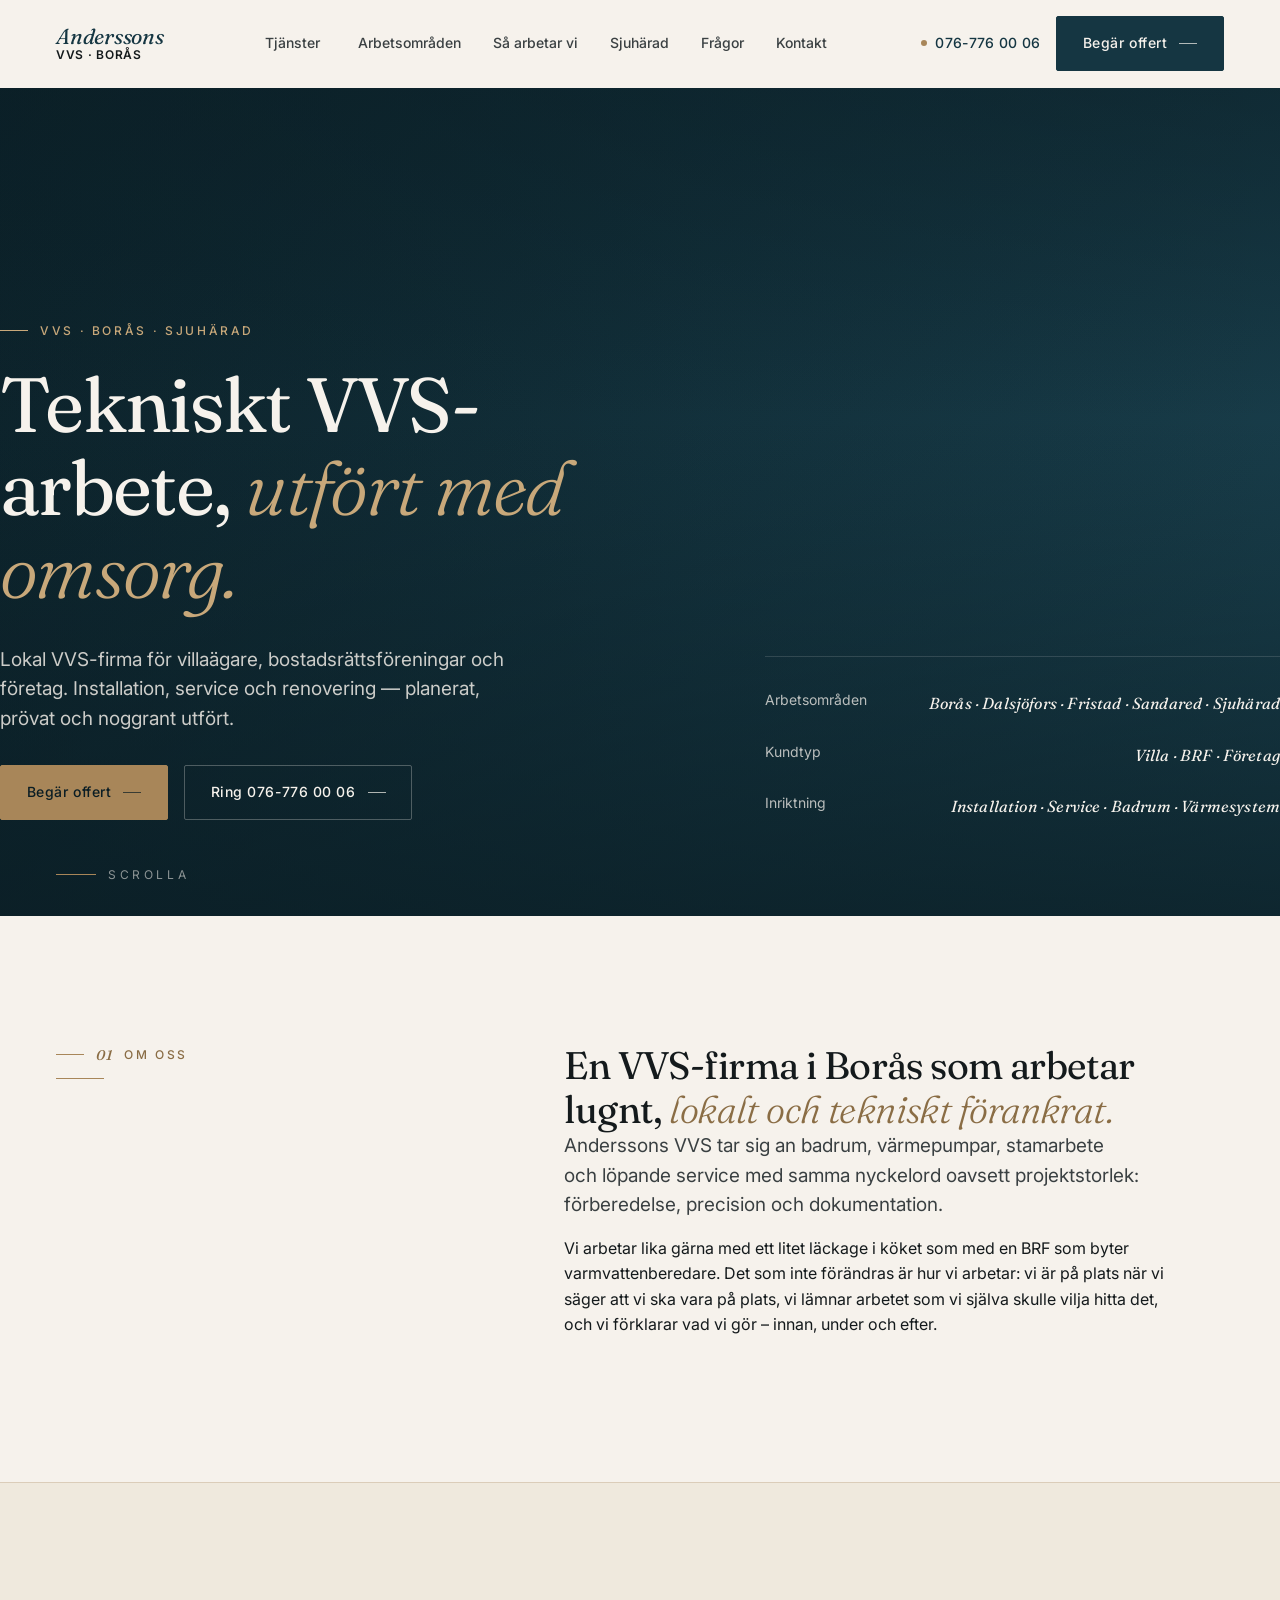
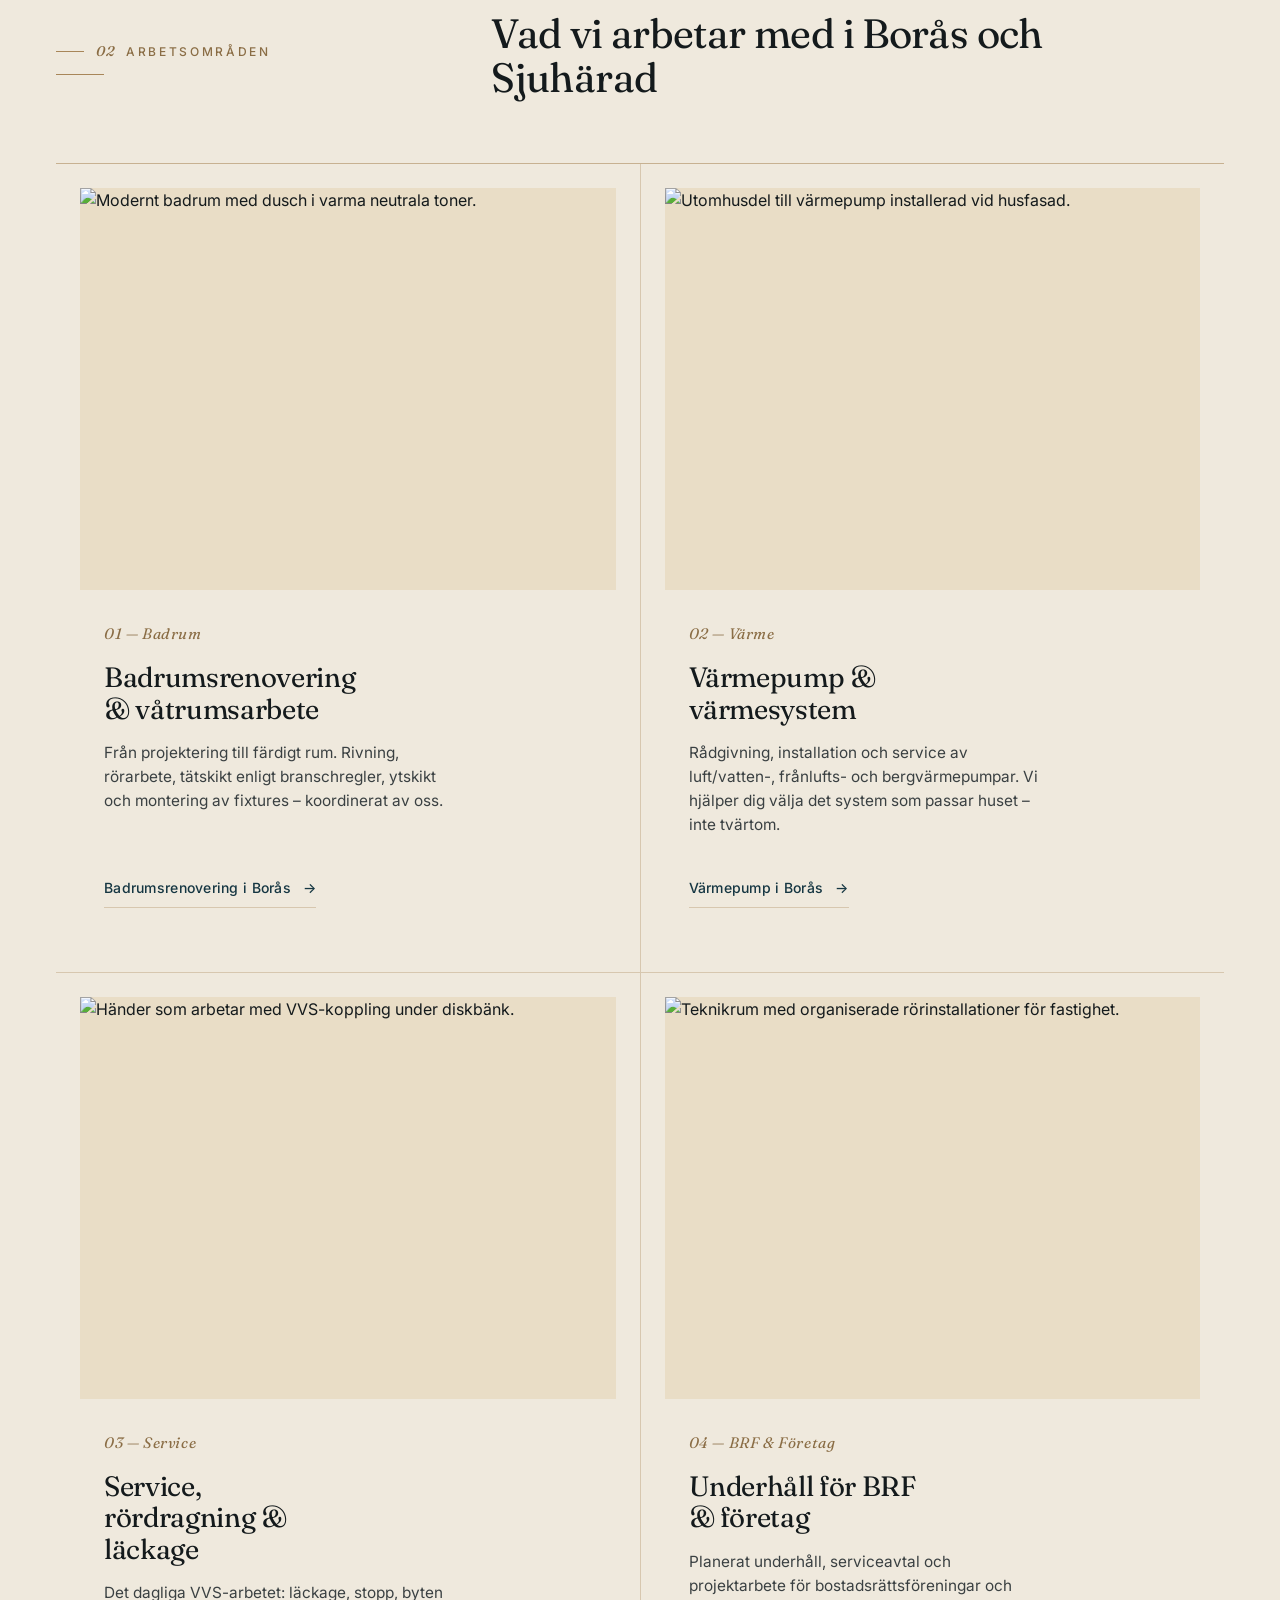
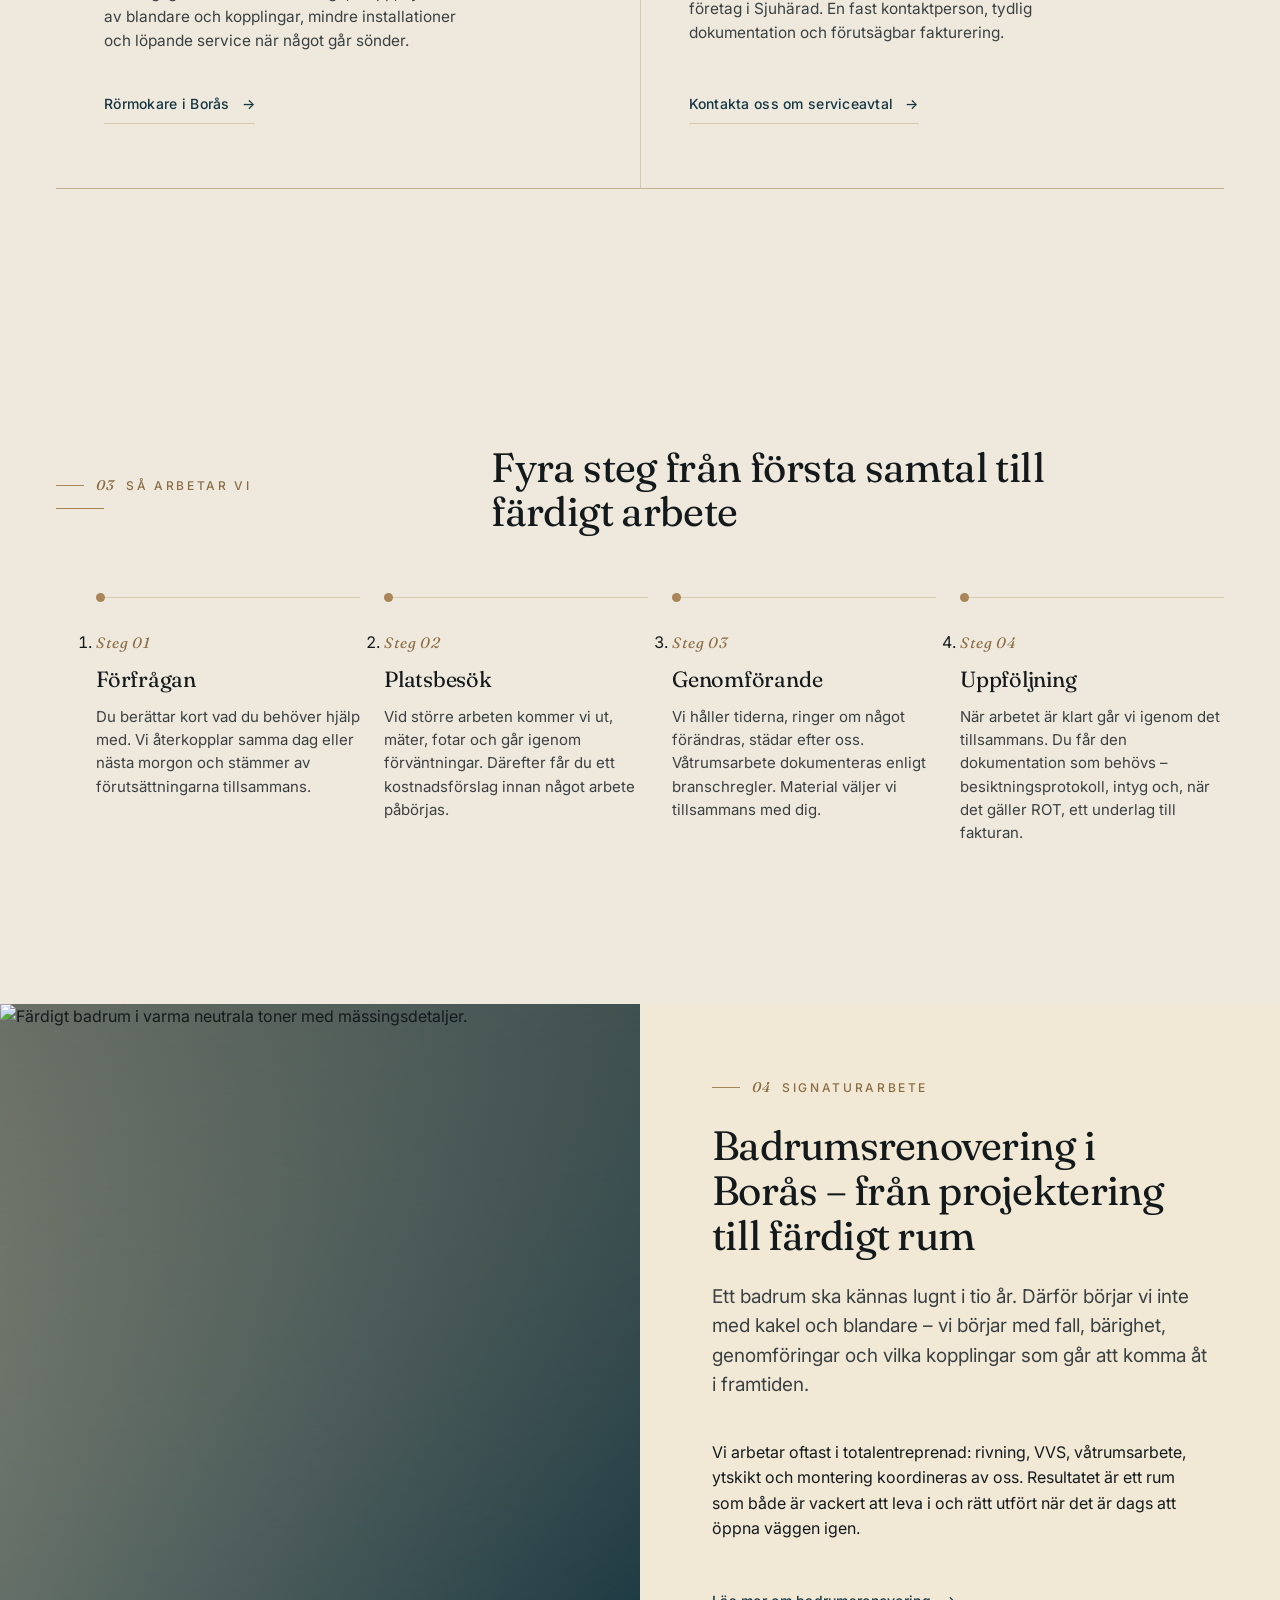
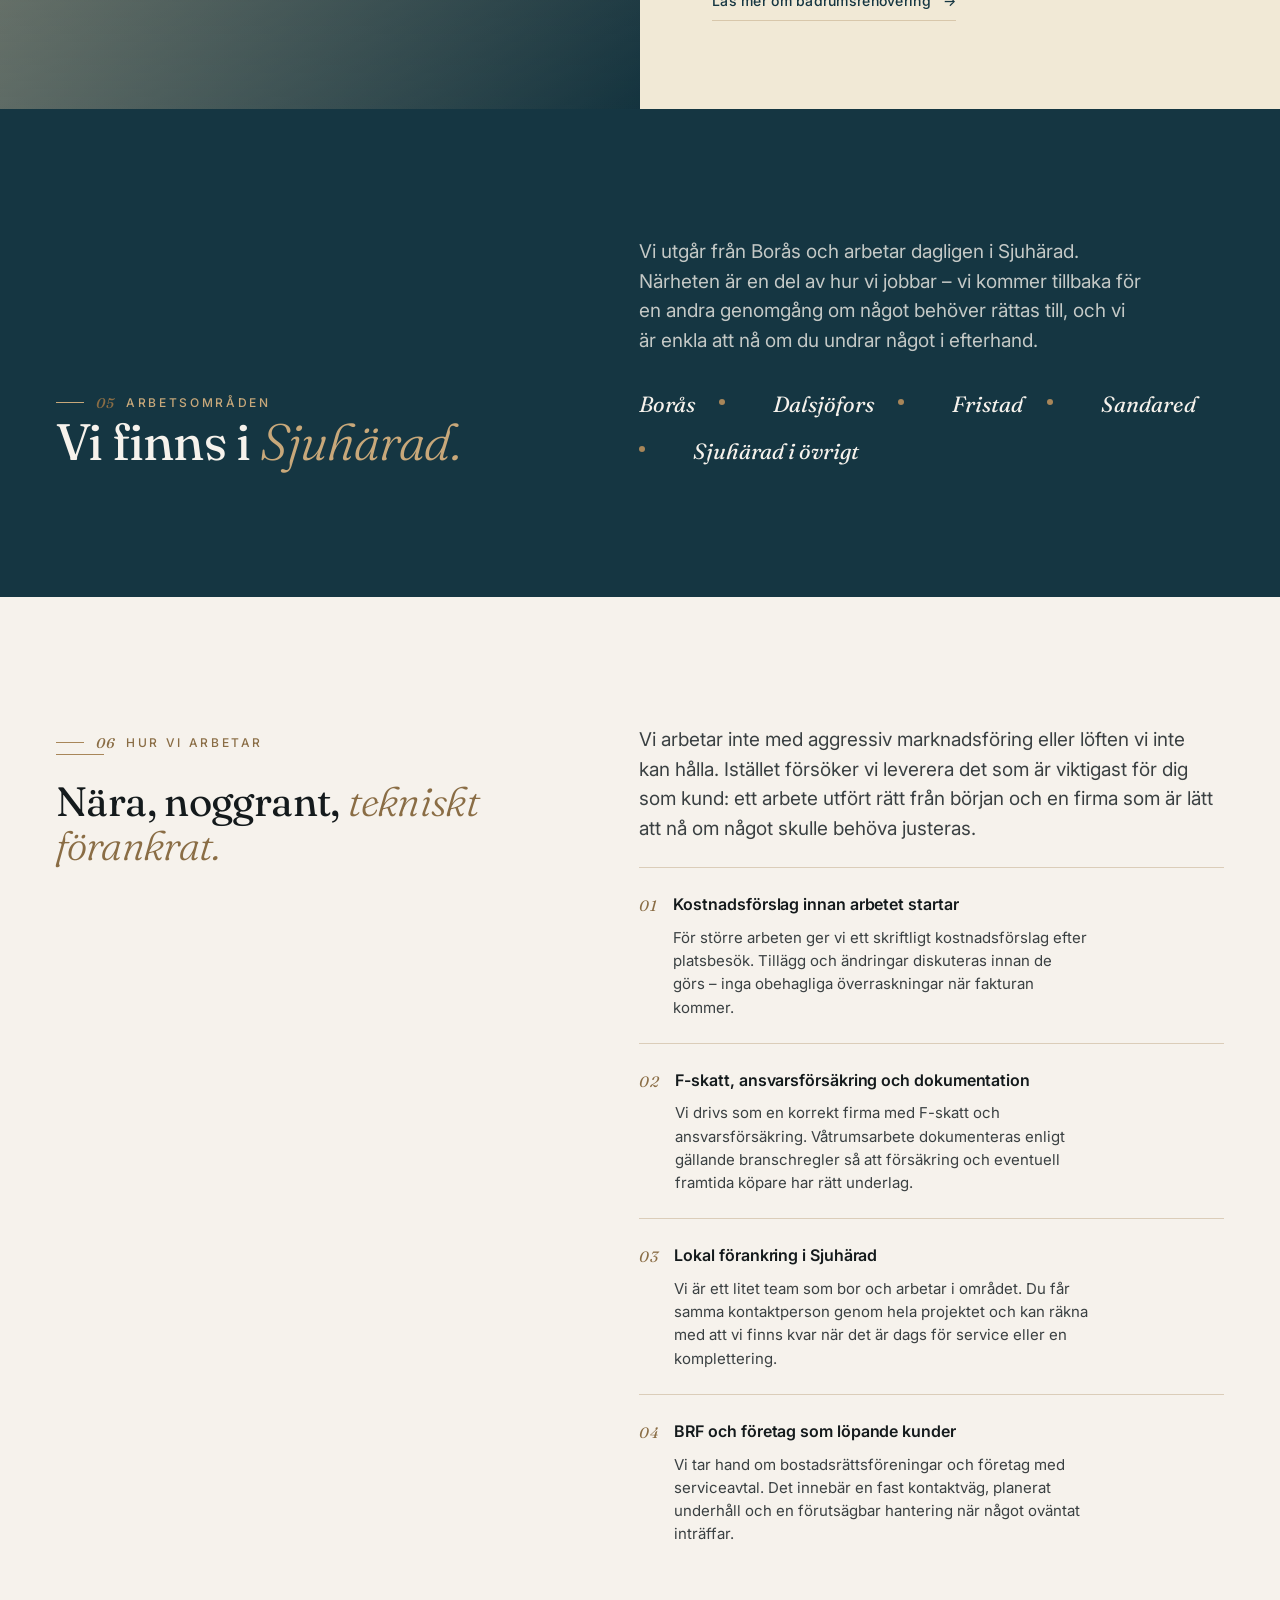
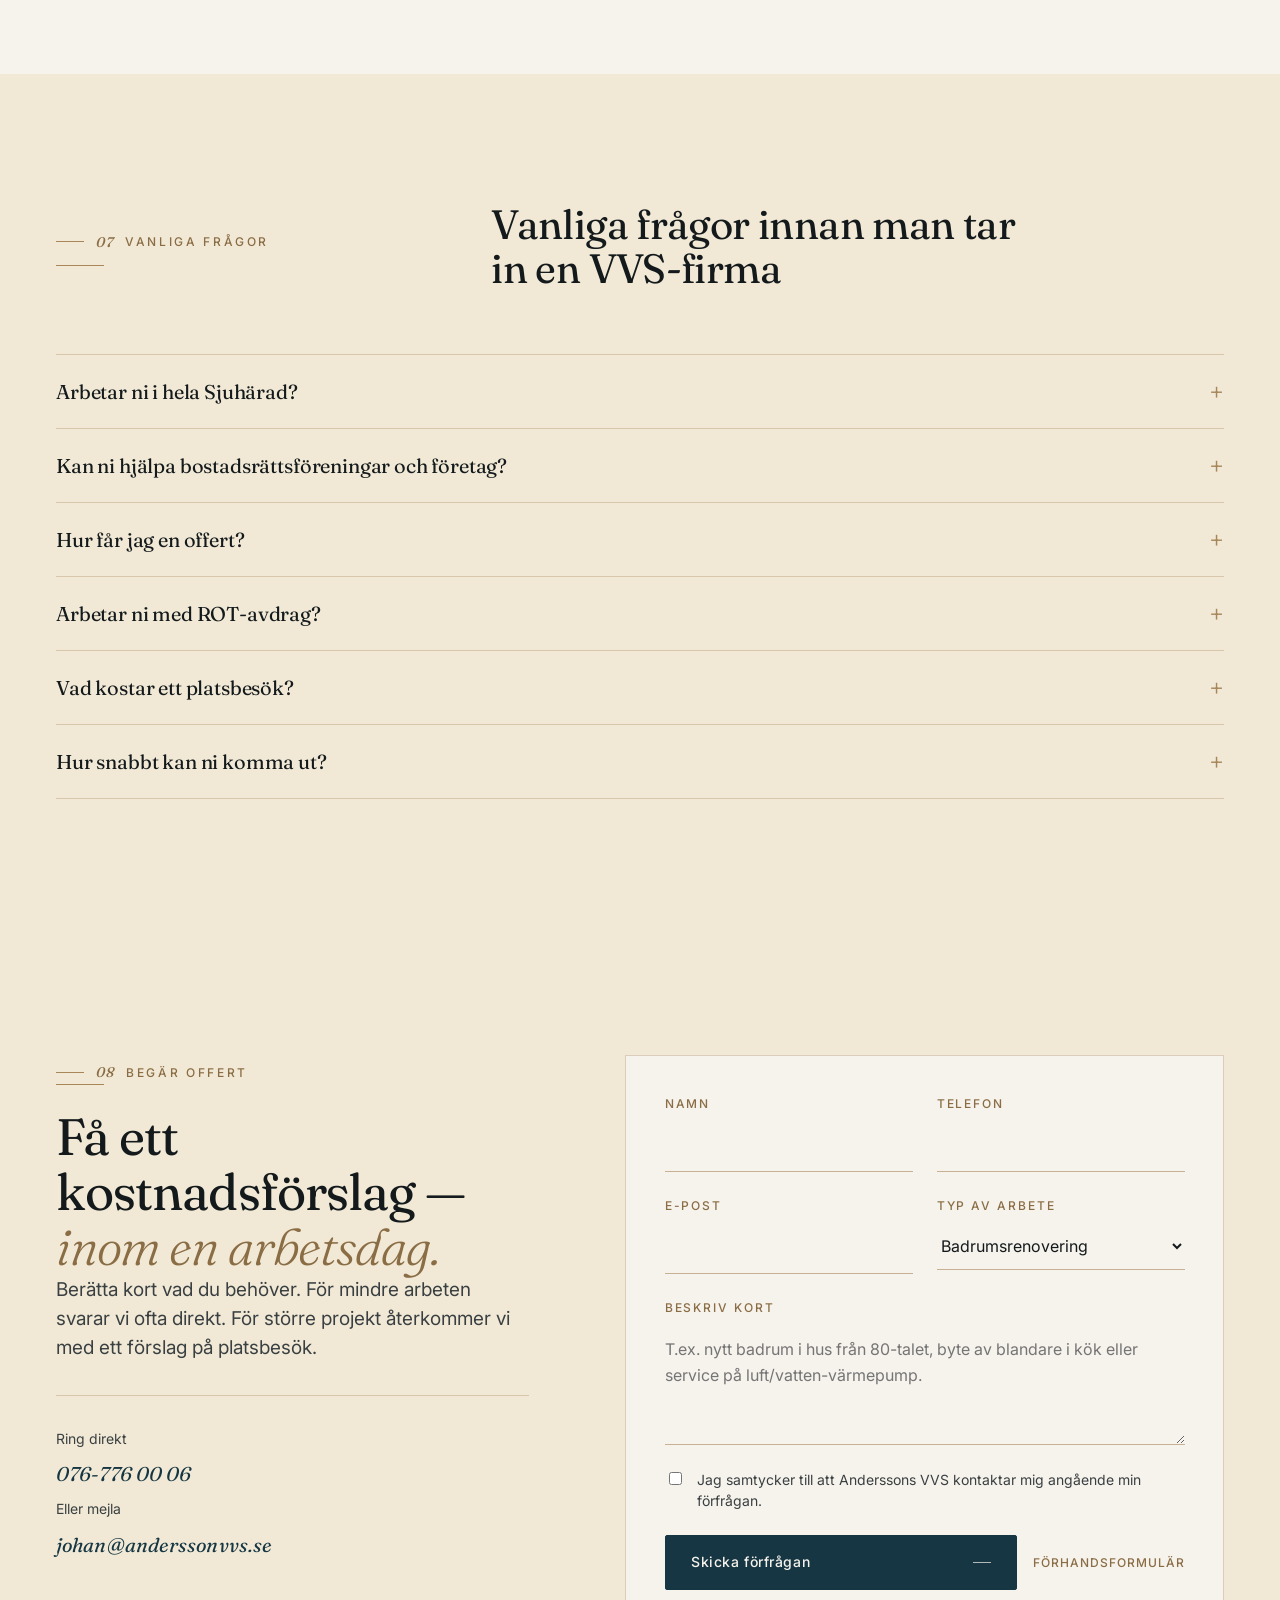
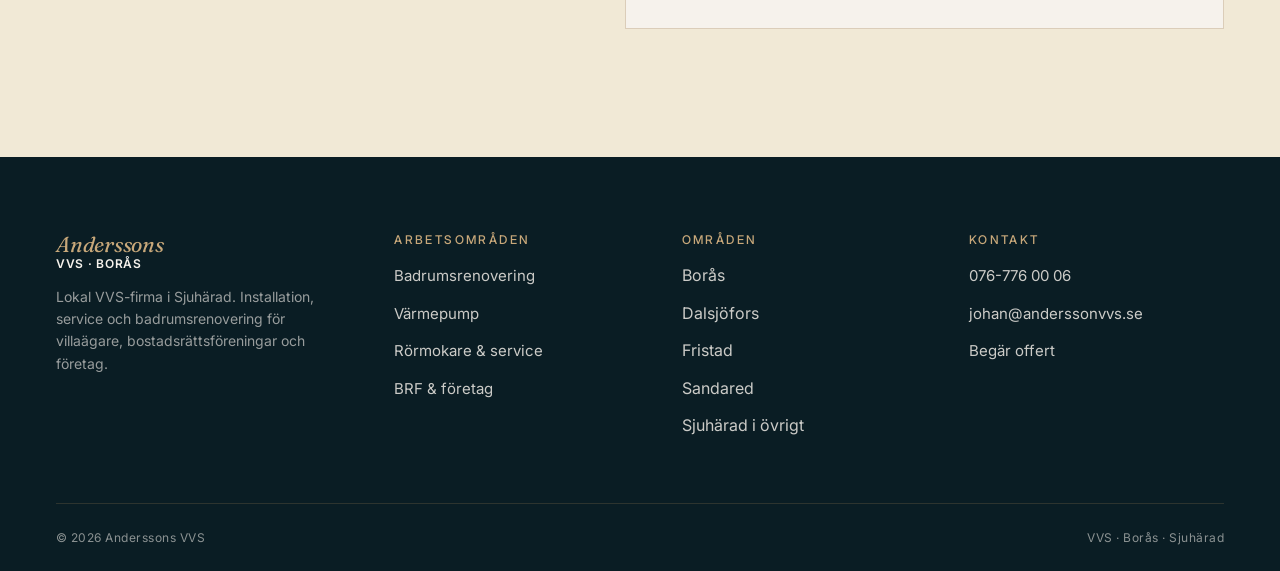
==== index.html @ a59240c5 "Initial Anderssons VVS website" ====
<!doctype html>
<html lang="sv">
<head>
  <meta charset="utf-8" />
  <meta name="viewport" content="width=device-width, initial-scale=1" />
  <title>Anderssons VVS Borås – Installation &amp; service | Rörmokare i Sjuhärad</title>
  <meta name="description" content="Lokal VVS-firma i Borås för villaägare, BRF och företag. Badrumsrenovering, värmepumpar, service och rördragning. Begär offert eller ring 076-776 00 06." />
  <meta name="robots" content="index,follow" />
  <meta name="theme-color" content="#153642" />
  <link rel="canonical" href="https://www.anderssonvvs.se/" />

  <!-- Open Graph -->
  <meta property="og:type" content="website" />
  <meta property="og:locale" content="sv_SE" />
  <meta property="og:site_name" content="Anderssons VVS" />
  <meta property="og:title" content="Anderssons VVS Borås – Installation &amp; service" />
  <meta property="og:description" content="Tekniskt VVS-arbete i Borås och Sjuhärad. Installation, service, badrumsrenovering och värmepumpar för villaägare, BRF och företag." />
  <meta property="og:url" content="https://www.anderssonvvs.se/" />
  <meta property="og:image" content="https://www.anderssonvvs.se/assets/images/og-image.jpg" />
  <meta name="twitter:card" content="summary_large_image" />

  <!-- Fonts -->
  <link rel="preconnect" href="https://fonts.googleapis.com">
  <link rel="preconnect" href="https://fonts.gstatic.com" crossorigin>
  <link rel="stylesheet" href="https://fonts.googleapis.com/css2?family=Fraunces:ital,opsz,wght@0,9..144,300..500;1,9..144,300..500&family=Inter:wght@400;500;600&display=swap">

  <link rel="stylesheet" href="styles.css" />

  <!-- JSON-LD: LocalBusiness (Plumber) -->
  <script type="application/ld+json">
  {
    "@context": "https://schema.org",
    "@type": "Plumber",
    "name": "Anderssons VVS",
    "url": "https://www.anderssonvvs.se/",
    "image": "https://www.anderssonvvs.se/assets/placeholders/og-image.jpg",
    "telephone": "+46767760006",
    "email": "johan@anderssonvvs.se",
    "priceRange": "$$",
    "areaServed": [
      { "@type": "City", "name": "Borås" },
      { "@type": "City", "name": "Dalsjöfors" },
      { "@type": "City", "name": "Fristad" },
      { "@type": "City", "name": "Sandared" },
      { "@type": "AdministrativeArea", "name": "Sjuhärad" }
    ],
    "address": {
      "@type": "PostalAddress",
      "addressLocality": "Borås",
      "addressRegion": "Västra Götalands län",
      "addressCountry": "SE"
    },
    "makesOffer": [
      { "@type": "Offer", "itemOffered": { "@type": "Service", "name": "Badrumsrenovering", "url": "https://www.anderssonvvs.se/badrumsrenovering-boras.html" } },
      { "@type": "Offer", "itemOffered": { "@type": "Service", "name": "Värmepump – installation och service", "url": "https://www.anderssonvvs.se/varmepump-boras.html" } },
      { "@type": "Offer", "itemOffered": { "@type": "Service", "name": "VVS-service och rörarbete", "url": "https://www.anderssonvvs.se/rormokare-boras.html" } }
    ]
  }
  </script>

  <!-- JSON-LD: WebSite -->
  <script type="application/ld+json">
  {
    "@context": "https://schema.org",
    "@type": "WebSite",
    "name": "Anderssons VVS",
    "url": "https://www.anderssonvvs.se/"
  }
  </script>

  <!-- JSON-LD: FAQPage -->
  <script type="application/ld+json">
  {
    "@context": "https://schema.org",
    "@type": "FAQPage",
    "mainEntity": [
      {
        "@type": "Question",
        "name": "Arbetar ni i hela Sjuhärad?",
        "acceptedAnswer": { "@type": "Answer", "text": "Ja. Vi utgår från Borås och arbetar främst i Borås, Dalsjöfors, Fristad, Sandared och övriga Sjuhärad. Hör av dig så berättar vi om vi kan hjälpa dig där du är." }
      },
      {
        "@type": "Question",
        "name": "Kan ni hjälpa bostadsrättsföreningar och företag?",
        "acceptedAnswer": { "@type": "Answer", "text": "Ja. Vi arbetar löpande med bostadsrättsföreningar och företag i Sjuhärad – både med planerat underhåll och akuta ärenden. Kontakta oss så ser vi över era behov tillsammans." }
      },
      {
        "@type": "Question",
        "name": "Hur får jag en offert?",
        "acceptedAnswer": { "@type": "Answer", "text": "Berätta kort vad du behöver hjälp med – via formuläret eller telefon. Vid större arbeten bokar vi ett platsbesök för att kunna lämna ett genomtänkt kostnadsförslag innan arbetet startar." }
      },
      {
        "@type": "Question",
        "name": "Arbetar ni med ROT-avdrag?",
        "acceptedAnswer": { "@type": "Answer", "text": "Ja. För arbeten där ROT-avdrag gäller drar vi av beloppet direkt på fakturan. Du behöver bara ange ditt personnummer och fastighetsbeteckning vid beställning." }
      },
      {
        "@type": "Question",
        "name": "Vad kostar ett platsbesök?",
        "acceptedAnswer": { "@type": "Answer", "text": "Vi berättar alltid vad ett besök kostar innan det sker. För större projekt – som badrum eller värmepump – är det ofta en naturlig del av offertarbetet." }
      }
    ]
  }
  </script>
</head>

<body>
  <a href="#main" class="skip-link">Hoppa till innehåll</a>

  <!-- Header -->
  <header class="site-header" id="siteHeader">
    <div class="wrap">
      <div class="nav">
        <a href="index.html" class="brand" aria-label="Anderssons VVS – hem">
          <strong>Anderssons</strong>
          <span>VVS · Borås</span>
        </a>
        <nav class="nav-links" aria-label="Huvudmeny">
          <div class="nav-dropdown">
            <button
              class="nav-dropdown__toggle"
              type="button"
              aria-expanded="false"
              aria-controls="desktopServicesMenu">
              Tjänster
            </button>
            <div class="nav-dropdown__menu" id="desktopServicesMenu">
              <a href="badrumsrenovering-boras.html">Badrumsrenovering</a>
              <a href="varmepump-boras.html">Värmepump</a>
              <a href="rormokare-boras.html">Rörmokare &amp; service</a>
              <a href="#offert">BRF &amp; företag</a>
            </div>
          </div>
          <a href="#arbetsomraden">Arbetsområden</a>
          <a href="#sa-arbetar-vi">Så arbetar vi</a>
          <a href="#omrade">Sjuhärad</a>
          <a href="#fragor">Frågor</a>
          <a href="#offert">Kontakt</a>
        </nav>
        <div class="nav-cta">
          <a class="nav-phone" href="tel:+46767760006">076-776 00 06</a>
          <a class="btn" href="#offert">Begär offert</a>
        </div>
        <button class="nav-toggle" type="button" aria-label="Öppna meny" aria-controls="mobileMenu" aria-expanded="false" id="navToggle">
          <span></span><span></span><span></span>
        </button>
      </div>
    </div>
    <div class="mobile-menu" id="mobileMenu" aria-label="Mobilmeny">
      <div class="mobile-menu__group">
        <button
          class="mobile-menu__toggle"
          type="button"
          aria-expanded="false"
          aria-controls="mobileServicesMenu">
          Tjänster
        </button>
        <div class="mobile-submenu" id="mobileServicesMenu">
          <a href="badrumsrenovering-boras.html">Badrumsrenovering</a>
          <a href="varmepump-boras.html">Värmepump</a>
          <a href="rormokare-boras.html">Rörmokare &amp; service</a>
          <a href="#offert">BRF &amp; företag</a>
        </div>
      </div>

      <a href="#arbetsomraden">Arbetsområden</a>
      <a href="#sa-arbetar-vi">Så arbetar vi</a>
      <a href="#omrade">Sjuhärad</a>
      <a href="#fragor">Vanliga frågor</a>
      <a href="#offert">Begär offert</a>

      <div class="mobile-menu__foot">
        <span>Ring oss direkt</span>
        <a href="tel:+46767760006">076-776 00 06</a>
        <a href="mailto:johan@anderssonvvs.se">johan@anderssonvvs.se</a>
      </div>
    </div>
  </header>

  <main id="main">

    <!-- Hero -->
    <section class="hero" aria-labelledby="heroTitle">
      <div class="hero__media" aria-hidden="true">
        <video
          autoplay
          muted
          loop
          playsinline
          preload="metadata"
          poster="assets/images/hero-vvs-poster.jpg">

          <source src="assets/videos/hero-vvs-video-loop.mp4" type="video/mp4">
          <!-- Valfri fallback om du senare exporterar webm -->
          <!-- <source src="assets/videos/hero-vvs-video-loop.webm" type="video/webm"> -->

        </video>
      </div>
      <div class="wrap hero__inner">
        <div class="hero__grid">
          <div>
            <span class="eyebrow hero__kicker">VVS · Borås · Sjuhärad</span>
            <h1 class="hero__title" id="heroTitle">Tekniskt VVS-arbete, <em>utfört med omsorg.</em></h1>
            <p class="hero__lede">Lokal VVS-firma för villaägare, bostadsrättsföreningar och företag. Installation, service och renovering — planerat, prövat och noggrant utfört.</p>
            <div class="hero__cta">
              <a class="btn btn--on-dark" href="#offert">Begär offert</a>
              <a class="btn btn--ghost-light" href="tel:+46767760006">Ring 076-776 00 06</a>
            </div>
          </div>
          <div class="hero__meta">
            <div class="hero__meta-row">
              <span>Arbetsområden</span>
              <strong>Borås · Dalsjöfors · Fristad · Sandared · Sjuhärad</strong>
            </div>
            <div class="hero__meta-row">
              <span>Kundtyp</span>
              <strong>Villa · BRF · Företag</strong>
            </div>
            <div class="hero__meta-row">
              <span>Inriktning</span>
              <strong>Installation · Service · Badrum · Värmesystem</strong>
            </div>
          </div>
        </div>
      </div>
      <span class="hero__scroll">Scrolla</span>
    </section>

    <!-- Statement -->
    <section class="statement wrap" aria-labelledby="statementTitle">
      <div class="statement__grid">
        <div class="statement__meta">
          <span class="eyebrow"><span class="section-number">01</span> Om oss</span>
          <hr class="rule--short" aria-hidden="true">
        </div>
        <div>
          <h2 class="statement__title" id="statementTitle">En VVS-firma i Borås som arbetar lugnt, <em>lokalt och teknisk­t förankrat.</em></h2>
          <div class="statement__body">
            <p class="lede">Anderssons VVS tar sig an badrum, värmepumpar, stamarbete och löpande service med samma nyckelord oavsett projektstorlek: förberedelse, precision och dokumentation.</p>
            <p>Vi arbetar lika gärna med ett litet läckage i köket som med en BRF som byter varmvattenberedare. Det som inte förändras är hur vi arbetar: vi är på plats när vi säger att vi ska vara på plats, vi lämnar arbetet som vi själva skulle vilja hitta det, och vi förklarar vad vi gör – innan, under och efter.</p>
          </div>
        </div>
      </div>
    </section>

    <hr class="rule" aria-hidden="true">

    <!-- Services -->
    <section class="services section" id="arbetsomraden" aria-labelledby="servicesTitle">
      <div class="wrap">
        <div class="section-head reveal">
          <div class="section-head__meta">
            <span class="eyebrow"><span class="section-number">02</span> Arbetsområden</span>
            <hr class="rule--short" aria-hidden="true">
          </div>
          <h2 id="servicesTitle">Vad vi arbetar med i Borås och Sjuhärad</h2>
        </div>
      </div>
      <div class="wrap">
        <div class="services__grid">

          <article class="service-card reveal">
            <div class="service-card__media">
              <img src="assets/images/service-badrum.jpg" alt="Modernt badrum med dusch i varma neutrala toner." loading="lazy" decoding="async">
            </div>
            <span class="service-card__number">01 — Badrum</span>
            <h3 class="service-card__title">Badrums­renovering &amp; våtrumsarbete</h3>
            <p class="service-card__body">Från projektering till färdigt rum. Rivning, rörarbete, tätskikt enligt branschregler, ytskikt och montering av fixtures – koordinerat av oss.</p>
            <p class="service-card__foot">
              <a class="link-arrow" href="badrumsrenovering-boras.html">Badrumsrenovering i Borås</a>
            </p>
          </article>

          <article class="service-card reveal">
            <div class="service-card__media">
              <img src="assets/images/service-varmepump.jpg" alt="Utomhusdel till värmepump installerad vid husfasad." loading="lazy" decoding="async">
            </div>
            <span class="service-card__number">02 — Värme</span>
            <h3 class="service-card__title">Värmepump &amp; värmesystem</h3>
            <p class="service-card__body">Rådgivning, installation och service av luft/vatten-, frånlufts- och bergvärmepumpar. Vi hjälper dig välja det system som passar huset – inte tvärtom.</p>
            <p class="service-card__foot">
              <a class="link-arrow" href="varmepump-boras.html">Värmepump i Borås</a>
            </p>
          </article>

          <article class="service-card reveal">
            <div class="service-card__media">
              <img src="assets/images/service-service.jpg" alt="Händer som arbetar med VVS-koppling under diskbänk." loading="lazy" decoding="async">
            </div>
            <span class="service-card__number">03 — Service</span>
            <h3 class="service-card__title">Service, rördragning &amp; läckage</h3>
            <p class="service-card__body">Det dagliga VVS-arbetet: läckage, stopp, byten av blandare och kopplingar, mindre installationer och löpande service när något går sönder.</p>
            <p class="service-card__foot">
              <a class="link-arrow" href="rormokare-boras.html">Rörmokare i Borås</a>
            </p>
          </article>

          <article class="service-card reveal">
            <div class="service-card__media">
              <img src="assets/images/service-brf.jpg" alt="Teknikrum med organiserade rörinstallationer för fastighet." loading="lazy" decoding="async">
            </div>
            <span class="service-card__number">04 — BRF &amp; Företag</span>
            <h3 class="service-card__title">Underhåll för BRF &amp; företag</h3>
            <p class="service-card__body">Planerat underhåll, serviceavtal och projektarbete för bostadsrättsföreningar och företag i Sjuhärad. En fast kontaktperson, tydlig dokumentation och förutsägbar fakturering.</p>
            <p class="service-card__foot">
              <a class="link-arrow" href="#offert">Kontakta oss om serviceavtal</a>
            </p>
          </article>

        </div>
      </div>
    </section>

    <!-- Approach -->
    <section class="section section--off-white-deep" id="sa-arbetar-vi" aria-labelledby="approachTitle">
      <div class="wrap">
        <div class="section-head">
          <div class="section-head__meta">
            <span class="eyebrow"><span class="section-number">03</span> Så arbetar vi</span>
            <hr class="rule--short" aria-hidden="true">
          </div>
          <h2 id="approachTitle">Fyra steg från första samtal till färdigt arbete</h2>
        </div>

        <ol class="approach__steps" role="list">
          <li class="approach__step reveal">
            <span class="approach__step-num">Steg 01</span>
            <h3 class="approach__step-title">Förfrågan</h3>
            <p class="approach__step-body">Du berättar kort vad du behöver hjälp med. Vi återkopplar samma dag eller nästa morgon och stämmer av förutsättningarna tillsammans.</p>
          </li>
          <li class="approach__step reveal">
            <span class="approach__step-num">Steg 02</span>
            <h3 class="approach__step-title">Platsbesök</h3>
            <p class="approach__step-body">Vid större arbeten kommer vi ut, mäter, fotar och går igenom förväntningar. Därefter får du ett kostnadsförslag innan något arbete påbörjas.</p>
          </li>
          <li class="approach__step reveal">
            <span class="approach__step-num">Steg 03</span>
            <h3 class="approach__step-title">Genomförande</h3>
            <p class="approach__step-body">Vi håller tiderna, ringer om något förändras, städar efter oss. Våtrumsarbete dokumenteras enligt branschregler. Material väljer vi tillsammans med dig.</p>
          </li>
          <li class="approach__step reveal">
            <span class="approach__step-num">Steg 04</span>
            <h3 class="approach__step-title">Uppföljning</h3>
            <p class="approach__step-body">När arbetet är klart går vi igenom det tillsammans. Du får den dokumentation som behövs – besiktningsprotokoll, intyg och, när det gäller ROT, ett underlag till fakturan.</p>
          </li>
        </ol>
      </div>
    </section>

    <!-- Highlight / badrum -->
    <section class="highlight" aria-labelledby="highlightTitle">
      <div class="highlight__grid">
        <div class="highlight__media" role="img" aria-label="Ett färdigt badrum i varma kulörer med borstade mässingsdetaljer – planerad AI-genererad bild. Lokal fil: /assets/placeholders/badrum-highlight.jpg">
          <img src="assets/images/badrum-highlight.jpg" alt="Färdigt badrum i varma neutrala toner med mässingsdetaljer." loading="lazy" decoding="async" />
        </div>
        <div class="highlight__body">
          <span class="eyebrow"><span class="section-number">04</span> Signaturarbete</span>
          <h2 class="highlight__title" id="highlightTitle">Badrums­renovering i Borås – från projektering till färdigt rum</h2>
          <p class="lede">Ett badrum ska kännas lugnt i tio år. Därför börjar vi inte med kakel och blandare – vi börjar med fall, bärighet, genomföringar och vilka kopplingar som går att komma åt i framtiden.</p>
          <p>Vi arbetar oftast i totalentreprenad: rivning, VVS, våtrumsarbete, ytskikt och montering koordineras av oss. Resultatet är ett rum som både är vackert att leva i och rätt utfört när det är dags att öppna väggen igen.</p>
          <p><a class="link-arrow" href="badrumsrenovering-boras.html">Läs mer om badrums­renovering</a></p>
        </div>
      </div>
    </section>

    <!-- Area -->
    <section class="area section" id="omrade" aria-labelledby="areaTitle">
      <div class="wrap">
        <div class="area__grid">
          <div>
            <span class="eyebrow hero__kicker"><span class="section-number">05</span> Arbetsområden</span>
            <h2 class="area__title" id="areaTitle">Vi finns i <em>Sjuhärad.</em></h2>
          </div>
          <div>
            <p class="area__body">Vi utgår från Borås och arbetar dagligen i Sjuhärad. Närheten är en del av hur vi jobbar – vi kommer tillbaka för en andra genomgång om något behöver rättas till, och vi är enkla att nå om du undrar något i efterhand.</p>
            <ul class="area__list">
              <li>Borås</li>
              <li>Dalsjöfors</li>
              <li>Fristad</li>
              <li>Sandared</li>
              <li>Sjuhärad i övrigt</li>
            </ul>
          </div>
        </div>
      </div>
    </section>

    <!-- Trust block -->
    <section class="section" aria-labelledby="trustTitle">
      <div class="wrap">
        <div class="trust__grid">
          <div>
            <span class="eyebrow"><span class="section-number">06</span> Hur vi arbetar</span>
            <hr class="rule--short" aria-hidden="true">
            <h2 id="trustTitle">Nära, noggrant, <em style="font-style: italic; color: var(--brass-deep); font-weight: 300;">tekniskt förankrat.</em></h2>
          </div>
          <div>
            <p class="lede">Vi arbetar inte med aggressiv marknadsföring eller löften vi inte kan hålla. Istället försöker vi leverera det som är viktigast för dig som kund: ett arbete utfört rätt från början och en firma som är lätt att nå om något skulle behöva justeras.</p>

            <ul class="trust__points">
              <li class="trust__point reveal">
                <span class="trust__point-num">01</span>
                <div>
                  <p class="trust__point-title">Kostnadsförslag innan arbetet startar</p>
                  <p class="trust__point-body">För större arbeten ger vi ett skriftligt kostnadsförslag efter platsbesök. Tillägg och ändringar diskuteras innan de görs – inga obehagliga överraskningar när fakturan kommer.</p>
                </div>
              </li>
              <li class="trust__point reveal">
                <span class="trust__point-num">02</span>
                <div>
                  <p class="trust__point-title">F-skatt, ansvars­försäkring och dokumentation</p>
                  <p class="trust__point-body">Vi drivs som en korrekt firma med F-skatt och ansvarsförsäkring. Våtrumsarbete dokumenteras enligt gällande branschregler så att försäkring och eventuell framtida köpare har rätt underlag.</p>
                </div>
              </li>
              <li class="trust__point reveal">
                <span class="trust__point-num">03</span>
                <div>
                  <p class="trust__point-title">Lokal förankring i Sjuhärad</p>
                  <p class="trust__point-body">Vi är ett litet team som bor och arbetar i området. Du får samma kontaktperson genom hela projektet och kan räkna med att vi finns kvar när det är dags för service eller en komplettering.</p>
                </div>
              </li>
              <li class="trust__point reveal">
                <span class="trust__point-num">04</span>
                <div>
                  <p class="trust__point-title">BRF och företag som löpande kunder</p>
                  <p class="trust__point-body">Vi tar hand om bostadsrättsföreningar och företag med serviceavtal. Det innebär en fast kontaktväg, planerat underhåll och en förutsägbar hantering när något oväntat inträffar.</p>
                </div>
              </li>
            </ul>
          </div>
        </div>
      </div>
    </section>

    <!-- FAQ -->
    <section class="section section--sand" id="fragor" aria-labelledby="faqTitle">
      <div class="wrap">
        <div class="section-head">
          <div class="section-head__meta">
            <span class="eyebrow"><span class="section-number">07</span> Vanliga frågor</span>
            <hr class="rule--short" aria-hidden="true">
          </div>
          <h2 id="faqTitle">Vanliga frågor innan man tar in en VVS-firma</h2>
        </div>

        <div class="faq faq__list">
          <details>
            <summary>Arbetar ni i hela Sjuhärad?</summary>
            <div class="faq__body">
              <p>Ja. Vi utgår från Borås och arbetar främst i Borås, Dalsjöfors, Fristad, Sandared och i övriga Sjuhärad. Hör av dig så berättar vi om vi kan hjälpa dig där du är.</p>
            </div>
          </details>
          <details>
            <summary>Kan ni hjälpa bostadsrättsföreningar och företag?</summary>
            <div class="faq__body">
              <p>Ja. Vi arbetar löpande med bostadsrättsföreningar och företag i Sjuhärad – både med planerat underhåll och med ärenden som uppstår längs vägen. Vi ser gärna att det finns en fast kontaktväg och en bild av era fastigheter så att vi kan agera snabbare när något behöver åtgärdas.</p>
            </div>
          </details>
          <details>
            <summary>Hur får jag en offert?</summary>
            <div class="faq__body">
              <p>Berätta kort vad du behöver hjälp med – via formuläret här nedan eller telefon. Vid mindre arbeten kan vi ofta ge en prisindikation direkt. Vid större arbeten – som badrum eller värmepump – bokar vi ett platsbesök för att kunna lämna ett genomtänkt kostnadsförslag innan något arbete påbörjas.</p>
            </div>
          </details>
          <details>
            <summary>Arbetar ni med ROT-avdrag?</summary>
            <div class="faq__body">
              <p>Ja. För arbeten där ROT gäller drar vi av beloppet direkt på fakturan. Du behöver ange personnummer och fastighetsbeteckning vid beställning, så hanterar vi resten gentemot Skatteverket.</p>
            </div>
          </details>
          <details>
            <summary>Vad kostar ett platsbesök?</summary>
            <div class="faq__body">
              <p>Vi berättar alltid vad ett besök kostar innan det sker. För större projekt är platsbesöket ofta en naturlig del av offertarbetet – det är svårt att lämna ett rättvisande pris utan att ha sett utrymmet.</p>
            </div>
          </details>
          <details>
            <summary>Hur snabbt kan ni komma ut?</summary>
            <div class="faq__body">
              <p>Det beror på vad det gäller och hur det ser ut i planeringen. Vi är öppna med hur läget ser ut när du ringer – om vi inte kan hjälpa dig i tid föreslår vi en lösning eller rekommenderar någon annan.</p>
            </div>
          </details>
        </div>
      </div>
    </section>

    <!-- CTA / offert -->
    <section class="cta section" id="offert" aria-labelledby="ctaTitle">
      <div class="wrap">
        <div class="cta__grid">
          <div>
            <span class="eyebrow"><span class="section-number">08</span> Begär offert</span>
            <hr class="rule--short" aria-hidden="true">
            <h2 class="cta__title" id="ctaTitle">Få ett kostnadsförslag — <em>inom en arbetsdag.</em></h2>
            <div class="cta__body">
              <p class="lede">Berätta kort vad du behöver. För mindre arbeten svarar vi ofta direkt. För större projekt återkommer vi med ett förslag på platsbesök.</p>
            </div>
            <div class="cta__direct">
              <span>Ring direkt</span>
              <a href="tel:+46767760006">076-776 00 06</a>
              <span>Eller mejla</span>
              <a href="mailto:johan@anderssonvvs.se">johan@anderssonvvs.se</a>
            </div>
          </div>

          <form class="form" id="offertForm" action="#offert" method="post" novalidate>
            <div class="form__row form__row--two">
              <div class="form__field">
                <label for="f-name">Namn</label>
                <input id="f-name" name="name" type="text" autocomplete="name" required />
              </div>
              <div class="form__field">
                <label for="f-phone">Telefon</label>
                <input id="f-phone" name="phone" type="tel" autocomplete="tel" required />
              </div>
            </div>

            <div class="form__row form__row--two">
              <div class="form__field">
                <label for="f-email">E-post</label>
                <input id="f-email" name="email" type="email" autocomplete="email" required />
              </div>
              <div class="form__field">
                <label for="f-type">Typ av arbete</label>
                <select id="f-type" name="type">
                  <option value="badrum">Badrumsrenovering</option>
                  <option value="varmepump">Värmepump</option>
                  <option value="service">Service / läckage</option>
                  <option value="brf">BRF / företag</option>
                  <option value="annat">Annat</option>
                </select>
              </div>
            </div>

            <div class="form__row">
              <div class="form__field">
                <label for="f-message">Beskriv kort</label>
                <textarea id="f-message" name="message" placeholder="T.ex. nytt badrum i hus från 80-talet, byte av blandare i kök eller service på luft/vatten-värmepump." required></textarea>
              </div>
            </div>

            <label class="form__consent">
              <input type="checkbox" required />
              <span>Jag samtycker till att Anderssons VVS kontaktar mig angående min förfrågan.</span>
            </label>

            <div class="form__foot">
              <button class="btn" type="submit">Skicka förfrågan</button>
              <span class="form__preview-note">Förhandsformulär</span>
            </div>

            <div class="form__success" role="status" aria-live="polite">
              Tack — vi har mottagit din förfrågan i det här utkastet. När formuläret är kopplat till vår inkorg får du ett svar inom en arbetsdag.
            </div>
          </form>
        </div>
      </div>
    </section>

  </main>

  <footer class="site-footer" role="contentinfo">
    <div class="wrap">
      <div class="footer-grid">
        <div class="footer__brand">
          <a href="index.html" class="brand">
            <strong>Anderssons</strong>
            <span>VVS · Borås</span>
          </a>
          <p>Lokal VVS-firma i Sjuhärad. Installation, service och badrumsrenovering för villaägare, bostadsrättsföreningar och företag.</p>
        </div>
        <div class="footer__col">
          <h4>Arbetsområden</h4>
          <ul>
            <li><a href="badrumsrenovering-boras.html">Badrumsrenovering</a></li>
            <li><a href="varmepump-boras.html">Värmepump</a></li>
            <li><a href="rormokare-boras.html">Rörmokare &amp; service</a></li>
            <li><a href="#offert">BRF &amp; företag</a></li>
          </ul>
        </div>
        <div class="footer__col">
          <h4>Områden</h4>
          <ul>
            <li>Borås</li>
            <li>Dalsjöfors</li>
            <li>Fristad</li>
            <li>Sandared</li>
            <li>Sjuhärad i övrigt</li>
          </ul>
        </div>
        <div class="footer__col">
          <h4>Kontakt</h4>
          <ul>
            <li><a href="tel:+46767760006">076-776 00 06</a></li>
            <li><a href="mailto:johan@anderssonvvs.se">johan@anderssonvvs.se</a></li>
            <li><a href="#offert">Begär offert</a></li>
          </ul>
        </div>
      </div>
      <div class="footer__meta">
        <span>© <span id="year">2026</span> Anderssons VVS</span>
        <span>VVS · Borås · Sjuhärad</span>
      </div>
    </div>
  </footer>

  <nav class="mobile-bar" aria-label="Snabbval">
    <a href="tel:+46767760006">Ring</a>
    <a href="#offert" class="is-primary">Begär offert</a>
  </nav>

  <script>
    // Scrolled nav state
    (function(){
      var header = document.getElementById('siteHeader');
      var scrolled = false;
      function onScroll(){
        var s = window.scrollY > 40;
        if (s !== scrolled){
          scrolled = s;
          header.classList.toggle('is-scrolled', s);
        }
      }
      document.addEventListener('scroll', onScroll, { passive: true });
      onScroll();
    })();

    // Mobile menu + desktop dropdown
    (function(){
      var toggle = document.getElementById('navToggle');
      var body = document.body;
      var desktopToggle = document.querySelector('.nav-dropdown__toggle');
      var desktopDropdown = document.querySelector('.nav-dropdown');
      var mobileServicesToggle = document.querySelector('.mobile-menu__toggle');
      var mobileServicesMenu = document.getElementById('mobileServicesMenu');

      if (toggle) {
        toggle.addEventListener('click', function(){
          var open = body.classList.toggle('is-menu-open');
          toggle.setAttribute('aria-expanded', open ? 'true' : 'false');
          toggle.setAttribute('aria-label', open ? 'Stäng meny' : 'Öppna meny');
        });

        document.querySelectorAll('.mobile-menu a').forEach(function(a){
          a.addEventListener('click', function(){
            body.classList.remove('is-menu-open');
            toggle.setAttribute('aria-expanded', 'false');
          });
        });
      }

      if (desktopToggle && desktopDropdown) {
        desktopToggle.addEventListener('click', function(e){
          e.stopPropagation();
          var open = desktopDropdown.classList.toggle('is-open');
          desktopToggle.setAttribute('aria-expanded', open ? 'true' : 'false');
        });

        document.addEventListener('click', function(e){
          if (!desktopDropdown.contains(e.target)) {
            desktopDropdown.classList.remove('is-open');
            desktopToggle.setAttribute('aria-expanded', 'false');
          }
        });
      }

      if (mobileServicesToggle && mobileServicesMenu) {
        mobileServicesToggle.addEventListener('click', function(){
          var open = mobileServicesMenu.classList.toggle('is-open');
          mobileServicesToggle.setAttribute('aria-expanded', open ? 'true' : 'false');
        });
      }
    })();

    // Reveal on scroll
    (function(){
      if (!('IntersectionObserver' in window)) {
        document.querySelectorAll('.reveal').forEach(function(el){ el.classList.add('is-in'); });
        return;
      }
      var io = new IntersectionObserver(function(entries){
        entries.forEach(function(e){
          if (e.isIntersecting){
            e.target.classList.add('is-in');
            io.unobserve(e.target);
          }
        });
      }, { rootMargin: '0px 0px -8% 0px', threshold: 0.1 });
      document.querySelectorAll('.reveal').forEach(function(el){ io.observe(el); });
    })();

    // Hero video pause under reduced-motion
    (function(){
      var m = window.matchMedia('(prefers-reduced-motion: reduce)');
      if (m.matches){
        document.querySelectorAll('video').forEach(function(v){ v.pause(); v.removeAttribute('autoplay'); });
      }
    })();

    // Year
    (function(){
      var y = document.getElementById('year');
      if (y) y.textContent = new Date().getFullYear();
    })();

    // Preview form submit
    (function(){
      var form = document.getElementById('offertForm');
      if (!form) return;
      form.addEventListener('submit', function(e){
        e.preventDefault();
        if (!form.checkValidity()){
          form.reportValidity();
          return;
        }
        form.classList.add('is-submitted');
        var s = form.querySelector('.form__success');
        if (s) s.focus && s.focus();
      });
    })();
  </script>
</body>
</html>
---- styles.css ----
/* =========================================================
   Anderssons VVS — Editorial Precision stylesheet
   Design family: Trade Showcase (Editorial Precision variant)
   ========================================================= */

/* ---------- Design tokens ---------- */
:root {
  /* Colour */
  --ink: #141a1c;
  --ink-soft: #3a4042;
  --grey: #5f6668;
  --grey-soft: #8a8f90;

  --petrol: #153642;
  --petrol-deep: #0e2730;
  --petrol-ink: #0a1d24;

  --sand: #e9ddc6;
  --sand-light: #f1e9d6;
  --sand-deep: #d9c9a8;

  --off-white: #f6f2ec;
  --off-white-deep: #efe9dd;

  --brass: #a88659;
  --brass-light: #c8a87a;
  --brass-deep: #8a6d45;

  --rule: rgba(168, 134, 89, 0.35);
  --rule-strong: rgba(168, 134, 89, 0.6);
  --rule-ink: rgba(20, 26, 28, 0.1);

  /* Type */
  --font-display: "Fraunces", "Cormorant Garamond", Georgia, serif;
  --font-sans: "Inter", system-ui, -apple-system, Segoe UI, Roboto, sans-serif;

  --fs-micro: 0.75rem;    /* 12px */
  --fs-small: 0.875rem;   /* 14px */
  --fs-body: 1rem;        /* 16px */
  --fs-lede: 1.1875rem;   /* 19px */
  --fs-h4: 1.25rem;       /* 20px */
  --fs-h3: 1.625rem;      /* 26px */
  --fs-h2: clamp(2rem, 3.2vw, 2.875rem);
  --fs-h1: clamp(2.5rem, 6vw, 5.25rem);

  /* Space */
  --s-1: 0.25rem;
  --s-2: 0.5rem;
  --s-3: 0.75rem;
  --s-4: 1rem;
  --s-5: 1.5rem;
  --s-6: 2rem;
  --s-7: 3rem;
  --s-8: 4rem;
  --s-9: 6rem;
  --s-10: 8rem;

  --gutter: clamp(1.25rem, 5vw, 3.5rem);
  --maxw: 1280px;

  --radius: 2px;
  --radius-md: 6px;

  --trans: 180ms cubic-bezier(0.2, 0.6, 0.2, 1);
}

/* ---------- Base ---------- */
*,
*::before,
*::after {
  box-sizing: border-box;
}

html {
  -webkit-text-size-adjust: 100%;
  scroll-behavior: smooth;
}

@media (prefers-reduced-motion: reduce) {
  html { scroll-behavior: auto; }
  *, *::before, *::after {
    animation-duration: 0.001ms !important;
    animation-iteration-count: 1 !important;
    transition-duration: 0.001ms !important;
  }
}

body {
  margin: 0;
  font-family: var(--font-sans);
  font-size: var(--fs-body);
  line-height: 1.6;
  color: var(--ink);
  background: var(--off-white);
  -webkit-font-smoothing: antialiased;
  -moz-osx-font-smoothing: grayscale;
  text-rendering: optimizeLegibility;
}

img,
video {
  display: block;
  max-width: 100%;
  height: auto;
}

a {
  color: inherit;
  text-decoration: none;
}

button {
  font: inherit;
  cursor: pointer;
  border: none;
  background: transparent;
  color: inherit;
}

:focus-visible {
  outline: 2px solid var(--brass);
  outline-offset: 3px;
}

/* ---------- Typography ---------- */
h1, h2, h3, h4 {
  font-family: var(--font-display);
  font-weight: 400;
  font-variation-settings: "opsz" 40, "SOFT" 20;
  line-height: 1.08;
  letter-spacing: -0.012em;
  color: var(--ink);
  margin: 0;
}

h1 { font-size: var(--fs-h1); letter-spacing: -0.02em; }
h2 { font-size: var(--fs-h2); letter-spacing: -0.015em; }
h3 { font-size: var(--fs-h3); }
h4 { font-size: var(--fs-h4); font-weight: 500; font-family: var(--font-sans); letter-spacing: -0.005em; }

p {
  margin: 0 0 var(--s-4);
  max-width: 62ch;
}

p.lede {
  font-size: var(--fs-lede);
  line-height: 1.55;
  color: var(--ink-soft);
  max-width: 48ch;
}

.eyebrow {
  display: inline-flex;
  align-items: center;
  gap: var(--s-3);
  font-size: var(--fs-micro);
  font-weight: 500;
  letter-spacing: 0.22em;
  text-transform: uppercase;
  color: var(--brass-deep);
  font-family: var(--font-sans);
}

.eyebrow::before {
  content: "";
  width: 28px;
  height: 1px;
  background: var(--brass);
}

.section-number {
  font-family: var(--font-display);
  font-style: italic;
  font-size: var(--fs-small);
  letter-spacing: 0.04em;
  color: var(--brass-deep);
}

.rule {
  display: block;
  width: 100%;
  height: 1px;
  background: var(--rule);
  border: 0;
  margin: 0;
}

.rule--short {
  width: 48px;
  height: 1px;
  background: var(--brass);
  border: 0;
  margin: 0 0 var(--s-5);
}

/* ---------- Layout primitives ---------- */
.wrap {
  max-width: var(--maxw);
  margin: 0 auto;
  padding: 0 var(--gutter);
}

.section {
  padding-block: clamp(var(--s-8), 10vw, var(--s-10));
}

.section--tight {
  padding-block: clamp(var(--s-7), 7vw, var(--s-9));
}

.section--petrol {
  background: var(--petrol);
  color: var(--off-white);
}

.section--petrol h2,
.section--petrol h3 {
  color: var(--off-white);
}

.section--sand {
  background: var(--sand-light);
}

.section--off-white-deep {
  background: var(--off-white-deep);
}

.grid {
  display: grid;
  gap: var(--s-6);
}

@media (min-width: 720px) {
  .grid--2 { grid-template-columns: repeat(2, 1fr); gap: var(--s-7); }
  .grid--3 { grid-template-columns: repeat(3, 1fr); gap: var(--s-6); }
  .grid--4 { grid-template-columns: repeat(4, 1fr); gap: var(--s-6); }
}

@media (max-width: 719px) {
  .grid--3, .grid--4 { grid-template-columns: 1fr; }
}

/* Section header layout: eyebrow + title + lede in an editorial column */
.section-head {
  display: grid;
  grid-template-columns: 1fr;
  gap: var(--s-5);
  margin-bottom: var(--s-8);
  max-width: 62rem;
}

@media (min-width: 860px) {
  .section-head {
    grid-template-columns: 1fr 1.5fr;
    gap: var(--s-8);
    align-items: end;
  }
}

.section-head__meta {
  display: flex;
  flex-direction: column;
  gap: var(--s-3);
}

/* ---------- Top nav ---------- */
.site-header {
  position: sticky;
  top: 0;
  z-index: 40;
  background: transparent;
  transition: background var(--trans), backdrop-filter var(--trans), border-color var(--trans);
  border-bottom: 1px solid transparent;
}

.site-header.is-scrolled {
  background: rgba(246, 242, 236, 0.82);
  backdrop-filter: saturate(1.2) blur(10px);
  -webkit-backdrop-filter: saturate(1.2) blur(10px);
  border-bottom-color: var(--rule);
}

.site-header--on-light {
  background: rgba(246, 242, 236, 0.92);
  backdrop-filter: saturate(1.1) blur(8px);
  border-bottom-color: var(--rule);
}

.nav {
  display: flex;
  align-items: center;
  justify-content: space-between;
  padding-block: var(--s-4);
  gap: var(--s-5);
}

.brand {
  display: inline-flex;
  flex-direction: column;
  line-height: 1;
  letter-spacing: 0.06em;
  font-size: 0.75rem;
  font-weight: 600;
  text-transform: uppercase;
  color: var(--ink);
}

.brand strong {
  font-family: var(--font-display);
  font-weight: 400;
  font-style: italic;
  font-size: 1.35rem;
  letter-spacing: -0.01em;
  text-transform: none;
  color: var(--petrol);
  margin-bottom: 2px;
}

.nav-links {
  display: none;
  gap: var(--s-6);
  font-size: var(--fs-small);
  font-weight: 500;
  color: var(--ink-soft);
}

.nav-links a {
  position: relative;
  padding-block: var(--s-2);
  transition: color var(--trans);
}

.nav-links a:hover {
  color: var(--petrol);
}

.nav-links a::after {
  content: "";
  position: absolute;
  left: 0;
  right: 0;
  bottom: -2px;
  height: 1px;
  background: var(--brass);
  transform: scaleX(0);
  transform-origin: right;
  transition: transform var(--trans);
}

.nav-links a:hover::after {
  transform: scaleX(1);
  transform-origin: left;
}

.nav-dropdown {
  position: relative;
  display: inline-flex;
  align-items: center;
}

.nav-dropdown__toggle {
  position: relative;
  padding-block: var(--s-2);
  font-size: var(--fs-small);
  font-weight: 500;
  color: var(--ink-soft);
  transition: color var(--trans);
}

.nav-dropdown__toggle:hover,
.nav-dropdown.is-open .nav-dropdown__toggle {
  color: var(--petrol);
}

.nav-dropdown__toggle::after {
  content: "";
  position: absolute;
  left: 0;
  right: 0;
  bottom: -2px;
  height: 1px;
  background: var(--brass);
  transform: scaleX(0);
  transform-origin: right;
  transition: transform var(--trans);
}

.nav-dropdown__toggle:hover::after,
.nav-dropdown.is-open .nav-dropdown__toggle::after {
  transform: scaleX(1);
  transform-origin: left;
}

.nav-dropdown__menu {
  position: absolute;
  top: calc(100% + 14px);
  left: 0;
  min-width: 260px;
  background: var(--off-white);
  border: 1px solid var(--rule);
  box-shadow: 0 18px 40px rgba(20, 26, 28, 0.12);
  padding: var(--s-3);
  display: none;
  flex-direction: column;
  gap: 2px;
  z-index: 90;
}

.nav-dropdown.is-open .nav-dropdown__menu {
  display: flex;
}

.nav-dropdown__menu a {
  padding: 0.9rem 1rem;
  color: var(--petrol);
  font-size: var(--fs-small);
  font-weight: 500;
  border-radius: var(--radius-md);
}

.nav-dropdown__menu a::after {
  display: none;
}

.nav-dropdown__menu a:hover {
  background: var(--sand-light);
  color: var(--petrol-deep);
}

.nav-cta {
  display: none;
  align-items: center;
  gap: var(--s-4);
}

@media (min-width: 860px) {
  .nav-links { display: flex; }
  .nav-cta { display: inline-flex; }
}

.nav-phone {
  display: inline-flex;
  align-items: center;
  gap: var(--s-2);
  font-size: var(--fs-small);
  font-weight: 500;
  color: var(--petrol);
  letter-spacing: 0.02em;
}

.nav-phone::before {
  content: "";
  display: inline-block;
  width: 6px;
  height: 6px;
  border-radius: 50%;
  background: var(--brass);
}

/* Hamburger (mobile only) */
.nav-toggle {
  display: inline-flex;
  flex-direction: column;
  gap: 5px;
  padding: var(--s-3);
  margin-right: calc(var(--s-3) * -1);
}

.nav-toggle span {
  display: block;
  width: 22px;
  height: 1.5px;
  background: var(--petrol);
  transition: transform var(--trans), opacity var(--trans);
}

body.is-menu-open .nav-toggle {
  position: relative;
  z-index: 130;
}

body.is-menu-open .nav-toggle span {
  background: var(--petrol);
}

@media (min-width: 860px) {
  .nav-toggle { display: none; }
}

body.is-menu-open .nav-toggle span:nth-child(1) {
  transform: translateY(6.5px) rotate(45deg);
}
body.is-menu-open .nav-toggle span:nth-child(2) {
  opacity: 0;
}
body.is-menu-open .nav-toggle span:nth-child(3) {
  transform: translateY(-6.5px) rotate(-45deg);
}

/* Mobile overlay */
.mobile-menu {
  position: fixed;
  inset: 0;
  z-index: 120;
  background: var(--off-white);
  padding: 6.5rem var(--gutter) calc(var(--s-7) + 52px);
  display: none;
  flex-direction: column;
  gap: 0;
  overflow-y: auto;
  overscroll-behavior: contain;
  -webkit-overflow-scrolling: touch;
}

body.is-menu-open .mobile-menu {
  display: flex;
}

body.is-menu-open {
  overflow: hidden;
}

body.is-menu-open .site-header,
body.is-menu-open .site-header.is-scrolled,
body.is-menu-open .site-header--on-light {
  background: rgba(246, 242, 236, 0.98);
  backdrop-filter: none;
  -webkit-backdrop-filter: none;
  border-bottom-color: transparent;
}

.mobile-menu a {
  display: block;
  font-family: var(--font-display);
  font-size: clamp(1.6rem, 5vw, 2rem);
  line-height: 1.15;
  color: var(--petrol);
  border-bottom: 1px solid var(--rule);
  padding: 1.1rem 0;
}

.mobile-menu a:hover,
.mobile-menu a:focus-visible {
  color: var(--brass-deep);
}

.mobile-menu__foot {
  margin-top: auto;
  display: flex;
  flex-direction: column;
  gap: var(--s-3);
  padding-top: var(--s-6);
  font-size: var(--fs-small);
  color: var(--ink-soft);
}

.mobile-menu__foot a {
  font-family: var(--font-sans);
  font-size: var(--fs-body);
  border-bottom: none;
  padding-block: 0;
  color: var(--petrol);
}

.mobile-menu__group {
  display: flex;
  flex-direction: column;
}

.mobile-menu__toggle {
  display: flex;
  align-items: center;
  justify-content: space-between;
  width: 100%;
  font-family: var(--font-display);
  font-size: 2rem;
  line-height: 1.2;
  color: var(--petrol);
  border-bottom: 1px solid var(--rule);
  padding: var(--s-4) 0;
  text-align: left;
}

.mobile-menu__toggle::after {
  content: "+";
  font-family: var(--font-sans);
  font-size: 1.25rem;
  color: var(--brass);
  transition: transform var(--trans);
}

.mobile-menu__toggle[aria-expanded="true"]::after {
  transform: rotate(45deg);
}

.mobile-submenu {
  display: none;
  padding: var(--s-2) 0 var(--s-3) var(--s-4);
}

.mobile-submenu.is-open {
  display: grid;
}

.mobile-submenu a {
  font-family: var(--font-sans);
  font-size: 1rem;
  line-height: 1.5;
  color: var(--ink-soft);
  border-bottom: none;
  padding: 0.65rem 0;
}

/* ---------- Buttons ---------- */
.btn {
  display: inline-flex;
  align-items: center;
  gap: var(--s-3);
  padding: 0.95rem 1.6rem;
  font-size: var(--fs-small);
  font-weight: 500;
  letter-spacing: 0.04em;
  color: var(--off-white);
  background: var(--petrol);
  border: 1px solid var(--petrol);
  border-radius: var(--radius);
  transition: background var(--trans), border-color var(--trans), color var(--trans), transform var(--trans);
  white-space: nowrap;
}

.btn:hover {
  background: var(--petrol-deep);
  border-color: var(--petrol-deep);
}

.btn:active {
  transform: translateY(1px);
}

.btn::after {
  content: "";
  width: 18px;
  height: 1px;
  background: currentColor;
  opacity: 0.7;
  transition: width var(--trans);
}

.btn:hover::after {
  width: 26px;
}

.btn--ghost {
  background: transparent;
  color: var(--petrol);
  border-color: var(--rule-strong);
}

.btn--ghost:hover {
  background: transparent;
  color: var(--petrol);
  border-color: var(--brass);
}

.btn--on-dark {
  background: var(--brass);
  border-color: var(--brass);
  color: var(--petrol-ink);
}

.btn--on-dark:hover {
  background: var(--brass-light);
  border-color: var(--brass-light);
}

.btn--ghost-light {
  background: transparent;
  color: var(--off-white);
  border-color: rgba(246, 242, 236, 0.28);
}

.btn--ghost-light:hover {
  border-color: var(--brass);
}

.link-arrow {
  display: inline-flex;
  align-items: center;
  gap: var(--s-3);
  font-size: var(--fs-small);
  font-weight: 500;
  letter-spacing: 0.02em;
  color: var(--petrol);
  border-bottom: 1px solid var(--rule);
  padding-block: var(--s-2);
  transition: color var(--trans), border-color var(--trans);
}

.link-arrow::after {
  content: "→";
  transition: transform var(--trans);
}

.link-arrow:hover {
  color: var(--brass-deep);
  border-color: var(--brass);
}

.link-arrow:hover::after {
  transform: translateX(4px);
}

/* ---------- Hero ---------- */
.hero {
  position: relative;
  min-height: clamp(640px, 92vh, 920px);
  background: linear-gradient(140deg, var(--petrol-deep) 0%, var(--petrol) 55%, #1b4351 100%);
  color: var(--off-white);
  overflow: hidden;
  isolation: isolate;
  display: flex;
  flex-direction: column;
  justify-content: flex-end;
}

.hero__media {
  position: absolute;
  inset: 0;
  z-index: -1;
}

.hero__media video,
.hero__media img {
  width: 100%;
  height: 100%;
  object-fit: cover;
  object-position: center;
}

.hero__media::after {
  content: "";
  position: absolute;
  inset: 0;
  background:
    linear-gradient(180deg, rgba(10, 29, 36, 0.45) 0%, rgba(10, 29, 36, 0) 40%, rgba(10, 29, 36, 0.75) 100%),
    linear-gradient(90deg, rgba(10, 29, 36, 0.55) 0%, rgba(10, 29, 36, 0.15) 55%, rgba(10, 29, 36, 0) 100%);
  pointer-events: none;
}

@media (max-width: 640px) {
  .hero__media video { display: none; }
}

.hero__inner {
  padding: clamp(9rem, 15vw, 12rem) 0 clamp(4rem, 8vw, 6rem);
  position: relative;
}

.hero__grid {
  display: grid;
  grid-template-columns: 1fr;
  gap: var(--s-7);
}

@media (min-width: 860px) {
  .hero__grid {
    grid-template-columns: 1.3fr 1fr;
    gap: var(--s-9);
    align-items: end;
  }
}

@media (max-width: 859px) {
  .nav-dropdown {
    display: none;
  }
}

.hero__kicker {
  color: var(--brass-light);
}

.hero__kicker::before { background: var(--brass-light); }

.hero__title {
  font-size: var(--fs-h1);
  color: var(--off-white);
  margin-top: var(--s-5);
  margin-bottom: var(--s-6);
  max-width: 14ch;
  letter-spacing: -0.022em;
}

.hero__title em {
  font-style: italic;
  color: var(--brass-light);
  font-weight: 300;
}

.hero__lede {
  color: rgba(246, 242, 236, 0.82);
  font-size: var(--fs-lede);
  line-height: 1.55;
  max-width: 42ch;
  margin: 0;
}

.hero__cta {
  display: flex;
  flex-wrap: wrap;
  gap: var(--s-4);
  margin-top: var(--s-6);
}

.hero__meta {
  display: flex;
  flex-direction: column;
  gap: var(--s-5);
  border-top: 1px solid rgba(246, 242, 236, 0.14);
  padding-top: var(--s-6);
}

.hero__meta-row {
  display: flex;
  justify-content: space-between;
  gap: var(--s-4);
  font-size: var(--fs-small);
  color: rgba(246, 242, 236, 0.74);
}

.hero__meta-row strong {
  display: block;
  color: var(--off-white);
  font-family: var(--font-display);
  font-style: italic;
  font-weight: 400;
  font-size: 1rem;
  letter-spacing: 0.01em;
  margin-top: 2px;
}

.hero__scroll {
  position: absolute;
  bottom: var(--s-6);
  left: var(--gutter);
  font-size: var(--fs-micro);
  letter-spacing: 0.3em;
  text-transform: uppercase;
  color: rgba(246, 242, 236, 0.55);
  display: inline-flex;
  align-items: center;
  gap: var(--s-3);
}

.hero__scroll::before {
  content: "";
  display: inline-block;
  width: 40px;
  height: 1px;
  background: var(--brass);
}

@media (max-width: 640px) {
  .hero__scroll { display: none; }
}

/* ---------- Statement band ---------- */
.statement {
  padding-block: clamp(var(--s-8), 10vw, var(--s-10));
}

.statement__grid {
  display: grid;
  grid-template-columns: 1fr;
  gap: var(--s-6);
  align-items: start;
}

@media (min-width: 860px) {
  .statement__grid {
    grid-template-columns: 1fr 1.6fr;
    gap: var(--s-9);
  }
}

.statement__meta {
  display: flex;
  flex-direction: column;
  gap: var(--s-3);
}

.statement__title {
  font-size: clamp(1.75rem, 3vw, 2.5rem);
  line-height: 1.14;
  max-width: 26ch;
}

.statement__title em {
  font-style: italic;
  color: var(--brass-deep);
  font-weight: 300;
}

.statement__body p + p {
  margin-top: var(--s-4);
}

/* ---------- Services ---------- */
.services {
  background: var(--off-white-deep);
  position: relative;
}

.services__grid {
  display: grid;
  grid-template-columns: 1fr;
  gap: 1px;
  background: var(--rule);
  border-top: 1px solid var(--rule);
  border-bottom: 1px solid var(--rule);
}

@media (min-width: 720px) {
  .services__grid {
    grid-template-columns: repeat(2, 1fr);
  }
}

.service-card {
  display: flex;
  flex-direction: column;
  gap: var(--s-4);
  background: var(--off-white-deep);
  padding: clamp(2rem, 4vw, 3rem);
  position: relative;
  transition: background var(--trans);
  min-height: 340px;
}

.service-card__media {
  margin: calc(var(--s-5) * -1) calc(var(--s-5) * -1) var(--s-4);
  overflow: hidden;
  aspect-ratio: 4 / 3;
  background: var(--sand);
}

.service-card__media img {
  width: 100%;
  height: 100%;
  object-fit: cover;
  object-position: center;
  transition: transform 500ms ease;
}

.service-card:hover .service-card__media img {
  transform: scale(1.03);
}

.service-card::before {
  content: "";
  position: absolute;
  top: 0;
  left: 0;
  right: 0;
  height: 1px;
  background: var(--brass);
  transform: scaleX(0);
  transform-origin: left;
  transition: transform 240ms ease;
}

.service-card:hover {
  background: var(--off-white);
}

.service-card:hover::before {
  transform: scaleX(1);
}

.service-card__number {
  font-family: var(--font-display);
  font-style: italic;
  font-weight: 400;
  font-size: 0.95rem;
  letter-spacing: 0.04em;
  color: var(--brass-deep);
}

.service-card__title {
  font-size: 1.75rem;
  line-height: 1.12;
  letter-spacing: -0.012em;
  max-width: 14ch;
}

.service-card__body {
  color: var(--ink-soft);
  font-size: 0.9625rem;
  line-height: 1.55;
  max-width: 36ch;
}

.service-card__foot {
  margin-top: auto;
}

/* ---------- Approach / process ---------- */
.approach__steps {
  display: grid;
  grid-template-columns: 1fr;
  gap: var(--s-6);
  counter-reset: steps;
}

@media (min-width: 720px) {
  .approach__steps {
    grid-template-columns: repeat(4, 1fr);
    gap: var(--s-5);
  }
}

.approach__step {
  position: relative;
  padding-top: var(--s-6);
  border-top: 1px solid var(--rule);
}

.approach__step::before {
  content: "";
  position: absolute;
  top: -5px;
  left: 0;
  width: 9px;
  height: 9px;
  border-radius: 50%;
  background: var(--brass);
}

.approach__step-num {
  font-family: var(--font-display);
  font-style: italic;
  font-size: 0.9375rem;
  letter-spacing: 0.04em;
  color: var(--brass-deep);
  display: block;
  margin-bottom: var(--s-3);
}

.approach__step-title {
  font-family: var(--font-display);
  font-size: 1.375rem;
  line-height: 1.15;
  margin-bottom: var(--s-3);
  letter-spacing: -0.01em;
}

.approach__step-body {
  font-size: 0.9375rem;
  color: var(--ink-soft);
  line-height: 1.55;
  max-width: 30ch;
}

/* ---------- Signature / highlight block ---------- */
.highlight {
  background: var(--sand-light);
  overflow: hidden;
}

.highlight__grid {
  display: grid;
  grid-template-columns: 1fr;
  gap: 0;
  align-items: stretch;
}

@media (min-width: 860px) {
  .highlight__grid {
    grid-template-columns: 1fr 1fr;
  }
}

.highlight__media {
  min-height: 360px;
  background:
    linear-gradient(180deg, rgba(14, 39, 48, 0.55), rgba(14, 39, 48, 0.2)),
    linear-gradient(135deg, var(--sand-deep), var(--petrol));
  position: relative;
  overflow: hidden;
}

.highlight__media img {
  width: 100%;
  height: 100%;
  object-fit: cover;
  object-position: center;
}

.highlight__body {
  padding: clamp(2.5rem, 6vw, 4.5rem);
  display: flex;
  flex-direction: column;
  justify-content: center;
  gap: var(--s-5);
  max-width: 44rem;
}

.highlight__title {
  font-size: clamp(1.75rem, 3.2vw, 2.625rem);
  letter-spacing: -0.018em;
  line-height: 1.1;
  max-width: 18ch;
}

/* ---------- Area / coverage ---------- */
.area {
  background: var(--petrol);
  color: var(--off-white);
  position: relative;
  overflow: hidden;
}

.area__grid {
  display: grid;
  grid-template-columns: 1fr;
  gap: var(--s-7);
  align-items: end;
}

@media (min-width: 860px) {
  .area__grid {
    grid-template-columns: 1fr 1.2fr;
    gap: var(--s-9);
  }
}

.area__title {
  font-size: clamp(2.25rem, 4vw, 3.5rem);
  color: var(--off-white);
  max-width: 14ch;
  letter-spacing: -0.018em;
}

.area__title em {
  font-style: italic;
  color: var(--brass-light);
  font-weight: 300;
}

.area__body {
  color: rgba(246, 242, 236, 0.78);
  font-size: var(--fs-lede);
  line-height: 1.55;
  max-width: 42ch;
}

.area__list {
  list-style: none;
  padding: 0;
  margin: var(--s-6) 0 0;
  display: flex;
  flex-wrap: wrap;
  gap: var(--s-3) var(--s-5);
  font-family: var(--font-display);
  font-style: italic;
  font-size: 1.375rem;
  color: var(--off-white);
}

.area__list li {
  display: inline-flex;
  align-items: center;
  gap: var(--s-5);
}

.area__list li + li::before {
  content: "";
  width: 6px;
  height: 6px;
  border-radius: 50%;
  background: var(--brass);
  display: inline-block;
  margin-right: var(--s-5);
  transform: translateY(-3px);
}

/* ---------- Trust block ---------- */
.trust__grid {
  display: grid;
  grid-template-columns: 1fr;
  gap: var(--s-7);
}

@media (min-width: 860px) {
  .trust__grid {
    grid-template-columns: 1fr 1.2fr;
    gap: var(--s-9);
    align-items: start;
  }
}

.trust__points {
  list-style: none;
  padding: 0;
  margin: var(--s-5) 0 0;
  display: grid;
  gap: var(--s-5);
}

.trust__point {
  display: grid;
  grid-template-columns: auto 1fr;
  gap: var(--s-4);
  padding-top: var(--s-5);
  border-top: 1px solid var(--rule);
}

.trust__point-num {
  font-family: var(--font-display);
  font-style: italic;
  font-size: 0.9375rem;
  letter-spacing: 0.04em;
  color: var(--brass-deep);
  padding-top: 2px;
}

.trust__point-title {
  font-family: var(--font-sans);
  font-weight: 600;
  font-size: 1rem;
  letter-spacing: -0.005em;
  margin-bottom: var(--s-2);
}

.trust__point-body {
  font-size: 0.9375rem;
  color: var(--ink-soft);
  line-height: 1.55;
  margin: 0;
  max-width: 46ch;
}

/* ---------- FAQ ---------- */
.faq__list {
  margin-top: var(--s-6);
  border-top: 1px solid var(--rule);
}

.faq details {
  border-bottom: 1px solid var(--rule);
}

.faq summary {
  list-style: none;
  cursor: pointer;
  padding: var(--s-5) 0;
  display: flex;
  justify-content: space-between;
  align-items: baseline;
  gap: var(--s-5);
  font-family: var(--font-display);
  font-size: 1.25rem;
  line-height: 1.2;
  letter-spacing: -0.008em;
  color: var(--ink);
  transition: color var(--trans);
}

.faq summary::-webkit-details-marker { display: none; }

.faq summary:hover { color: var(--brass-deep); }

.faq summary::after {
  content: "+";
  font-family: var(--font-sans);
  font-weight: 300;
  font-size: 1.5rem;
  color: var(--brass);
  line-height: 1;
  transition: transform 220ms ease;
  flex-shrink: 0;
}

.faq details[open] summary::after {
  transform: rotate(45deg);
}

.faq__body {
  padding: 0 0 var(--s-6);
  max-width: 62ch;
  color: var(--ink-soft);
  font-size: 0.9625rem;
  line-height: 1.6;
}

.faq__body p + p {
  margin-top: var(--s-3);
}

/* ---------- CTA / Offert form ---------- */
.cta {
  background: var(--sand-light);
  position: relative;
  overflow: hidden;
}

.cta__grid {
  display: grid;
  grid-template-columns: 1fr;
  gap: var(--s-7);
}

@media (min-width: 860px) {
  .cta__grid {
    grid-template-columns: 1fr 1.2fr;
    gap: var(--s-9);
    align-items: start;
  }
}

.cta__title {
  font-size: clamp(2.25rem, 4vw, 3.5rem);
  letter-spacing: -0.018em;
  line-height: 1.08;
  max-width: 16ch;
}

.cta__title em { font-style: italic; color: var(--brass-deep); font-weight: 300; }

.cta__body p { color: var(--ink-soft); max-width: 42ch; }

.cta__direct {
  margin-top: var(--s-6);
  padding-top: var(--s-6);
  border-top: 1px solid var(--rule);
  display: grid;
  gap: var(--s-2);
  font-size: var(--fs-small);
  color: var(--ink-soft);
}

.cta__direct a {
  font-family: var(--font-display);
  font-style: italic;
  font-size: 1.25rem;
  color: var(--petrol);
  letter-spacing: 0.005em;
}

.cta__direct a:hover { color: var(--brass-deep); }

/* Form */
.form {
  background: var(--off-white);
  padding: clamp(1.75rem, 3vw, 2.5rem);
  border: 1px solid var(--rule);
  display: grid;
  gap: var(--s-5);
}

.form__row {
  display: grid;
  gap: var(--s-5);
}

@media (min-width: 640px) {
  .form__row--two { grid-template-columns: 1fr 1fr; }
}

.form__field {
  display: flex;
  flex-direction: column;
  gap: var(--s-2);
}

.form__field label {
  font-size: var(--fs-micro);
  font-weight: 500;
  letter-spacing: 0.16em;
  text-transform: uppercase;
  color: var(--brass-deep);
}

.form__field input,
.form__field textarea,
.form__field select {
  font: inherit;
  color: var(--ink);
  background: transparent;
  border: 0;
  border-bottom: 1px solid var(--rule-strong);
  padding: var(--s-3) 0;
  border-radius: 0;
  transition: border-color var(--trans);
}

.form__field input:focus,
.form__field textarea:focus,
.form__field select:focus {
  outline: none;
  border-bottom-color: var(--petrol);
}

.form__field textarea {
  min-height: 120px;
  resize: vertical;
}

.form__consent {
  display: flex;
  align-items: flex-start;
  gap: var(--s-3);
  font-size: var(--fs-small);
  color: var(--ink-soft);
  line-height: 1.5;
}

.form__consent input {
  margin-top: 3px;
  accent-color: var(--petrol);
}

.form__foot {
  display: flex;
  justify-content: space-between;
  align-items: center;
  gap: var(--s-4);
  flex-wrap: wrap;
}

.form__foot .btn { flex-grow: 1; justify-content: space-between; }

.form__preview-note {
  font-size: var(--fs-micro);
  letter-spacing: 0.08em;
  text-transform: uppercase;
  color: var(--brass-deep);
  font-weight: 500;
}

.form__success {
  display: none;
  padding: var(--s-4);
  border: 1px solid var(--brass);
  background: var(--sand-light);
  color: var(--petrol);
  font-size: var(--fs-small);
}

.form.is-submitted .form__success { display: block; }
.form.is-submitted .form__row,
.form.is-submitted .form__consent,
.form.is-submitted .form__foot { display: none; }

/* ---------- Footer ---------- */
.site-footer {
  background: var(--petrol-ink);
  color: rgba(246, 242, 236, 0.82);
  padding: clamp(3.5rem, 6vw, 5rem) 0 var(--s-5);
}

.footer-grid {
  display: grid;
  grid-template-columns: 1fr;
  gap: var(--s-7);
}

@media (min-width: 720px) {
  .footer-grid {
    grid-template-columns: 1.2fr repeat(3, 1fr);
    gap: var(--s-6);
  }
}

.footer__brand .brand {
  color: var(--off-white);
}

.footer__brand .brand strong {
  color: var(--brass-light);
}

.footer__brand p {
  font-size: var(--fs-small);
  color: rgba(246, 242, 236, 0.6);
  max-width: 32ch;
  margin-top: var(--s-4);
}

.footer__col h4 {
  font-family: var(--font-sans);
  font-size: var(--fs-micro);
  font-weight: 500;
  letter-spacing: 0.2em;
  text-transform: uppercase;
  color: var(--brass-light);
  margin-bottom: var(--s-4);
}

.footer__col ul {
  list-style: none;
  padding: 0;
  margin: 0;
  display: grid;
  gap: var(--s-3);
}

.footer__col a {
  color: rgba(246, 242, 236, 0.82);
  font-size: 0.9375rem;
  transition: color var(--trans);
}

.footer__col a:hover { color: var(--brass-light); }

.footer__meta {
  margin-top: clamp(2.5rem, 5vw, 4rem);
  padding-top: var(--s-5);
  border-top: 1px solid rgba(168, 134, 89, 0.22);
  display: flex;
  flex-wrap: wrap;
  justify-content: space-between;
  gap: var(--s-4);
  font-size: var(--fs-micro);
  letter-spacing: 0.04em;
  color: rgba(246, 242, 236, 0.55);
}

.footer__meta a { color: inherit; }
.footer__meta a:hover { color: var(--brass-light); }

/* ---------- Sticky mobile CTA bar ---------- */
.mobile-bar {
  position: fixed;
  left: 0;
  right: 0;
  bottom: 0;
  z-index: 30;
  display: flex;
  background: var(--petrol);
  border-top: 1px solid var(--rule-strong);
}

.mobile-bar a {
  flex: 1;
  padding: 0.95rem var(--s-4);
  display: inline-flex;
  align-items: center;
  justify-content: center;
  gap: var(--s-2);
  font-size: 0.9375rem;
  font-weight: 500;
  letter-spacing: 0.03em;
  color: var(--off-white);
  min-height: 52px;
}

.mobile-bar a + a {
  border-left: 1px solid rgba(246, 242, 236, 0.14);
}

.mobile-bar a.is-primary {
  background: var(--brass);
  color: var(--petrol-ink);
  font-weight: 600;
}

@media (min-width: 860px) {
  .mobile-bar { display: none; }
}

@media (max-width: 859px) {
  body { padding-bottom: 52px; }
}

/* ---------- Service page specifics ---------- */
.service-hero {
  background: var(--petrol);
  color: var(--off-white);
  padding: clamp(8rem, 14vw, 10rem) 0 clamp(3.5rem, 6vw, 5rem);
  position: relative;
  overflow: hidden;
}

.service-hero__grid {
  display: grid;
  grid-template-columns: 1fr;
  gap: var(--s-6);
}

@media (min-width: 860px) {
  .service-hero__grid {
    grid-template-columns: 1.4fr 1fr;
    gap: var(--s-9);
    align-items: end;
  }
}

.service-hero__title {
  font-size: clamp(2.5rem, 6vw, 4.5rem);
  color: var(--off-white);
  letter-spacing: -0.02em;
  max-width: 16ch;
  margin-top: var(--s-5);
}

.service-hero__title em {
  font-style: italic;
  color: var(--brass-light);
  font-weight: 300;
}

.service-hero__lede {
  color: rgba(246, 242, 236, 0.82);
  font-size: var(--fs-lede);
  line-height: 1.55;
  max-width: 44ch;
  margin-top: var(--s-5);
}

.service-hero__cta {
  display: flex;
  flex-wrap: wrap;
  gap: var(--s-4);
  margin-top: var(--s-6);
}

.service-hero__side {
  display: grid;
  gap: var(--s-4);
  padding-top: var(--s-5);
  border-top: 1px solid rgba(246, 242, 236, 0.14);
  font-size: var(--fs-small);
  color: rgba(246, 242, 236, 0.7);
}

.service-hero__side strong {
  display: block;
  color: var(--off-white);
  font-family: var(--font-display);
  font-style: italic;
  font-weight: 400;
  font-size: 1.125rem;
  margin-top: 2px;
}

.breadcrumb {
  font-size: var(--fs-micro);
  letter-spacing: 0.2em;
  text-transform: uppercase;
  color: rgba(246, 242, 236, 0.62);
  display: inline-flex;
  flex-wrap: wrap;
  gap: var(--s-3);
  align-items: center;
}

.breadcrumb a {
  color: inherit;
  border-bottom: 1px solid rgba(246, 242, 236, 0.24);
  padding-bottom: 2px;
}

.breadcrumb a:hover { color: var(--brass-light); border-color: var(--brass); }

.breadcrumb__sep {
  color: var(--brass-light);
  opacity: 0.7;
}

/* Long-form content (service pages) */
.prose {
  max-width: 60rem;
  display: grid;
  gap: var(--s-5);
}

.prose h2 {
  font-size: clamp(1.75rem, 3vw, 2.5rem);
  letter-spacing: -0.015em;
  margin-top: var(--s-7);
}

.prose h2:first-child { margin-top: 0; }

.prose h3 {
  font-size: 1.375rem;
  margin-top: var(--s-6);
  font-family: var(--font-sans);
  font-weight: 600;
  letter-spacing: -0.005em;
}

.prose p, .prose ul {
  max-width: 62ch;
  color: var(--ink-soft);
  line-height: 1.65;
}

.prose ul {
  padding-left: 1.1em;
  display: grid;
  gap: var(--s-2);
}

.prose ul li::marker {
  color: var(--brass);
}

.prose strong { color: var(--ink); font-weight: 600; }

.content-grid {
  display: grid;
  grid-template-columns: 1fr;
  gap: var(--s-8);
}

@media (min-width: 960px) {
  .content-grid {
    grid-template-columns: 2fr 1fr;
    gap: var(--s-9);
  }
}

.side-card {
  background: var(--sand-light);
  border: 1px solid var(--rule);
  padding: clamp(1.5rem, 3vw, 2rem);
  align-self: start;
  display: grid;
  gap: var(--s-3);
  position: sticky;
  top: calc(var(--s-8) + 60px);
}

.side-card h3 {
  font-family: var(--font-display);
  font-size: 1.5rem;
  line-height: 1.15;
  letter-spacing: -0.01em;
}

.side-card p { font-size: 0.9375rem; color: var(--ink-soft); }

.side-card a:not(.btn) {
  font-weight: 500;
  color: var(--petrol);
  border-bottom: 1px solid var(--rule);
  padding-bottom: 2px;
  transition: color var(--trans), border-color var(--trans);
}

.side-card a:not(.btn):hover {
  color: var(--brass-deep);
  border-color: var(--brass);
}

.side-card .btn {
  margin-top: var(--s-3);
  justify-content: space-between;
  color: var(--off-white);
  border-bottom: none;
}

.side-card .btn:hover {
  color: var(--off-white);
}

/* Related services row */
.related {
  border-top: 1px solid var(--rule);
  padding-top: var(--s-7);
  margin-top: var(--s-8);
}

.related h2 { margin-bottom: var(--s-5); }

.related__grid {
  display: grid;
  grid-template-columns: 1fr;
  gap: var(--s-4);
}

@media (min-width: 720px) {
  .related__grid { grid-template-columns: repeat(2, 1fr); }
}

.related__card {
  padding: var(--s-5);
  border: 1px solid var(--rule);
  background: var(--off-white);
  display: grid;
  gap: var(--s-3);
  transition: border-color var(--trans), background var(--trans);
}

.related__card:hover { border-color: var(--brass); background: var(--sand-light); }

.related__card h3 {
  font-family: var(--font-display);
  font-size: 1.35rem;
  line-height: 1.2;
  letter-spacing: -0.008em;
}

.related__card p { font-size: 0.9375rem; color: var(--ink-soft); margin: 0; max-width: none; }

/* ---------- Reveal on scroll ---------- */
.reveal {
  opacity: 0;
  transform: translateY(12px);
  transition: opacity 550ms ease, transform 550ms cubic-bezier(0.2, 0.6, 0.2, 1);
}

.reveal.is-in {
  opacity: 1;
  transform: translateY(0);
}

@media (prefers-reduced-motion: reduce) {
  .reveal { opacity: 1; transform: none; }
}

/* ---------- Utility ---------- */
.sr-only {
  position: absolute;
  width: 1px;
  height: 1px;
  padding: 0;
  margin: -1px;
  overflow: hidden;
  clip: rect(0, 0, 0, 0);
  white-space: nowrap;
  border: 0;
}

.skip-link {
  position: absolute;
  top: -60px;
  left: var(--gutter);
  background: var(--petrol);
  color: var(--off-white);
  padding: var(--s-3) var(--s-4);
  font-size: var(--fs-small);
  z-index: 100;
  transition: top var(--trans);
}

.skip-link:focus {
  top: var(--s-3);
}

/* ---------- Print ---------- */
@media print {
  .site-header, .mobile-bar, .mobile-menu, .hero__media,
  .form, .cta, .site-footer { display: none !important; }
  body { padding: 0; background: white; color: black; }
  .hero { min-height: auto; background: white; color: black; }
}
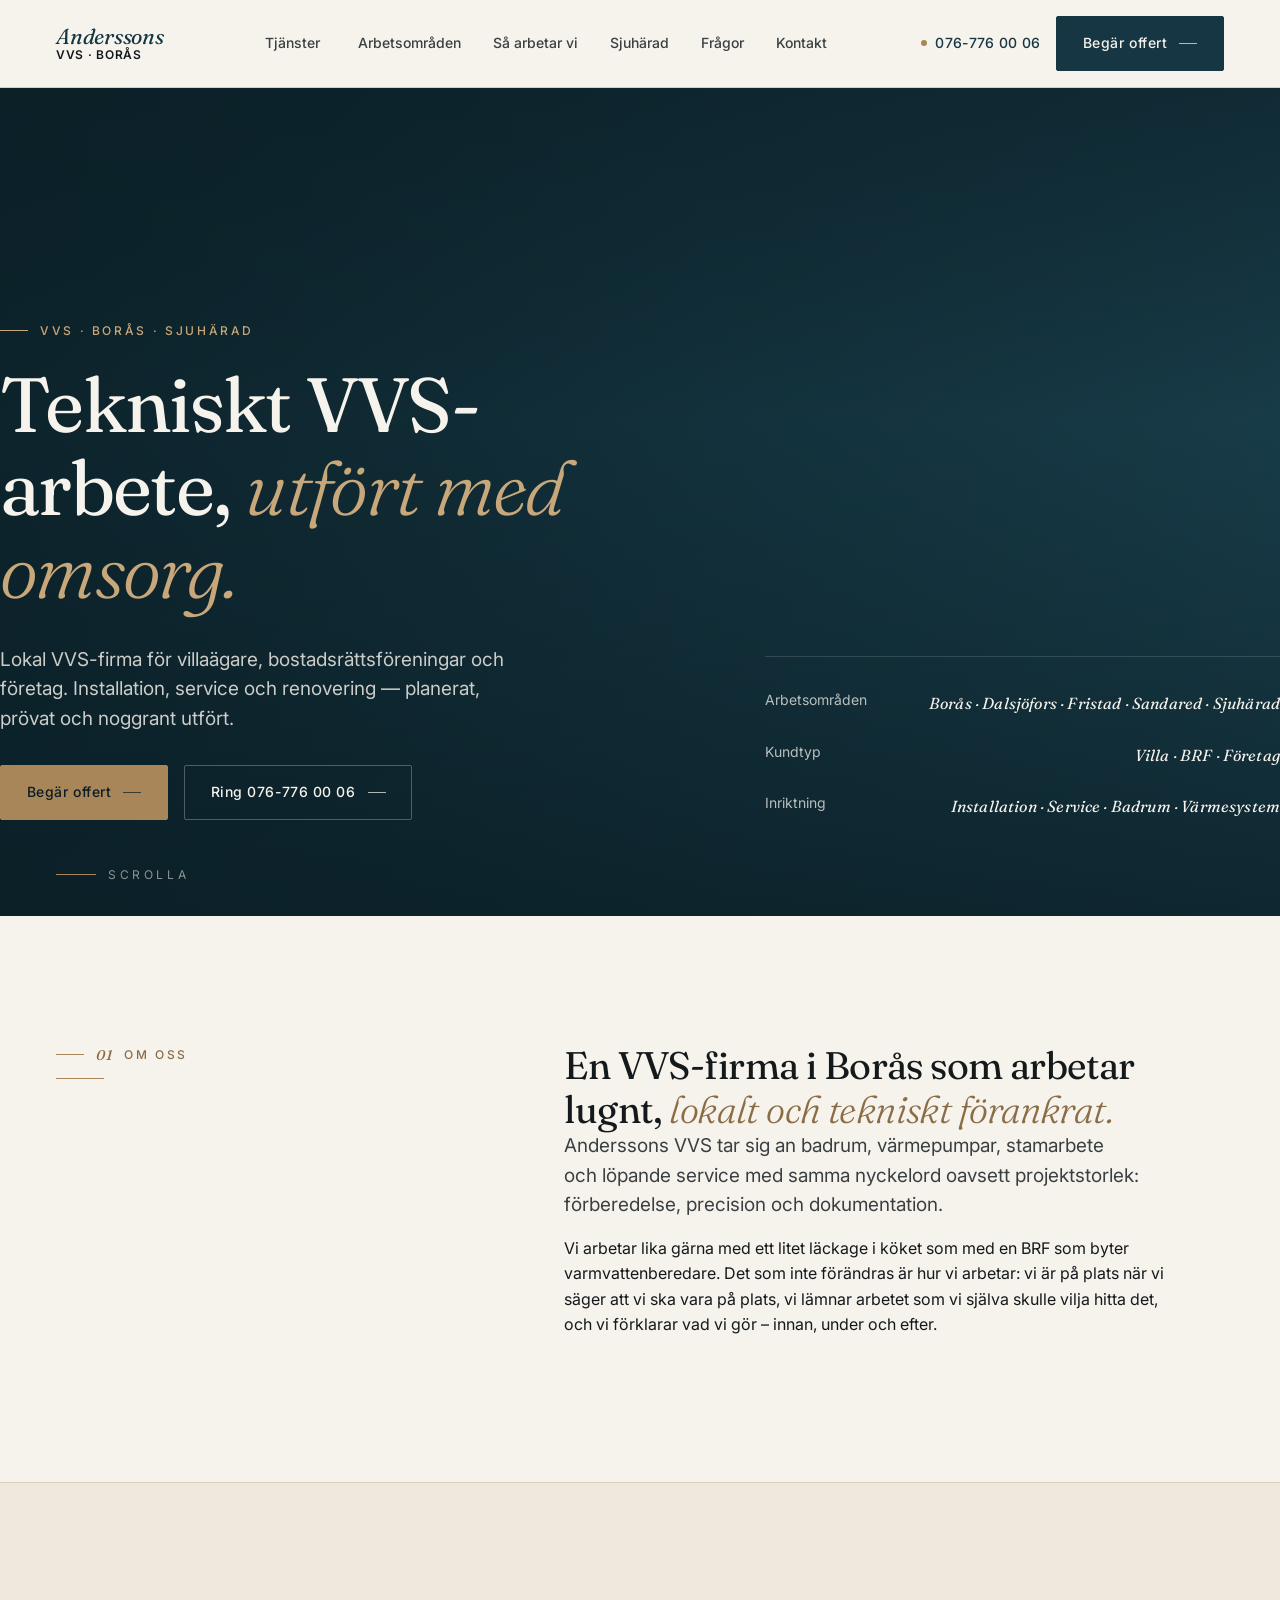
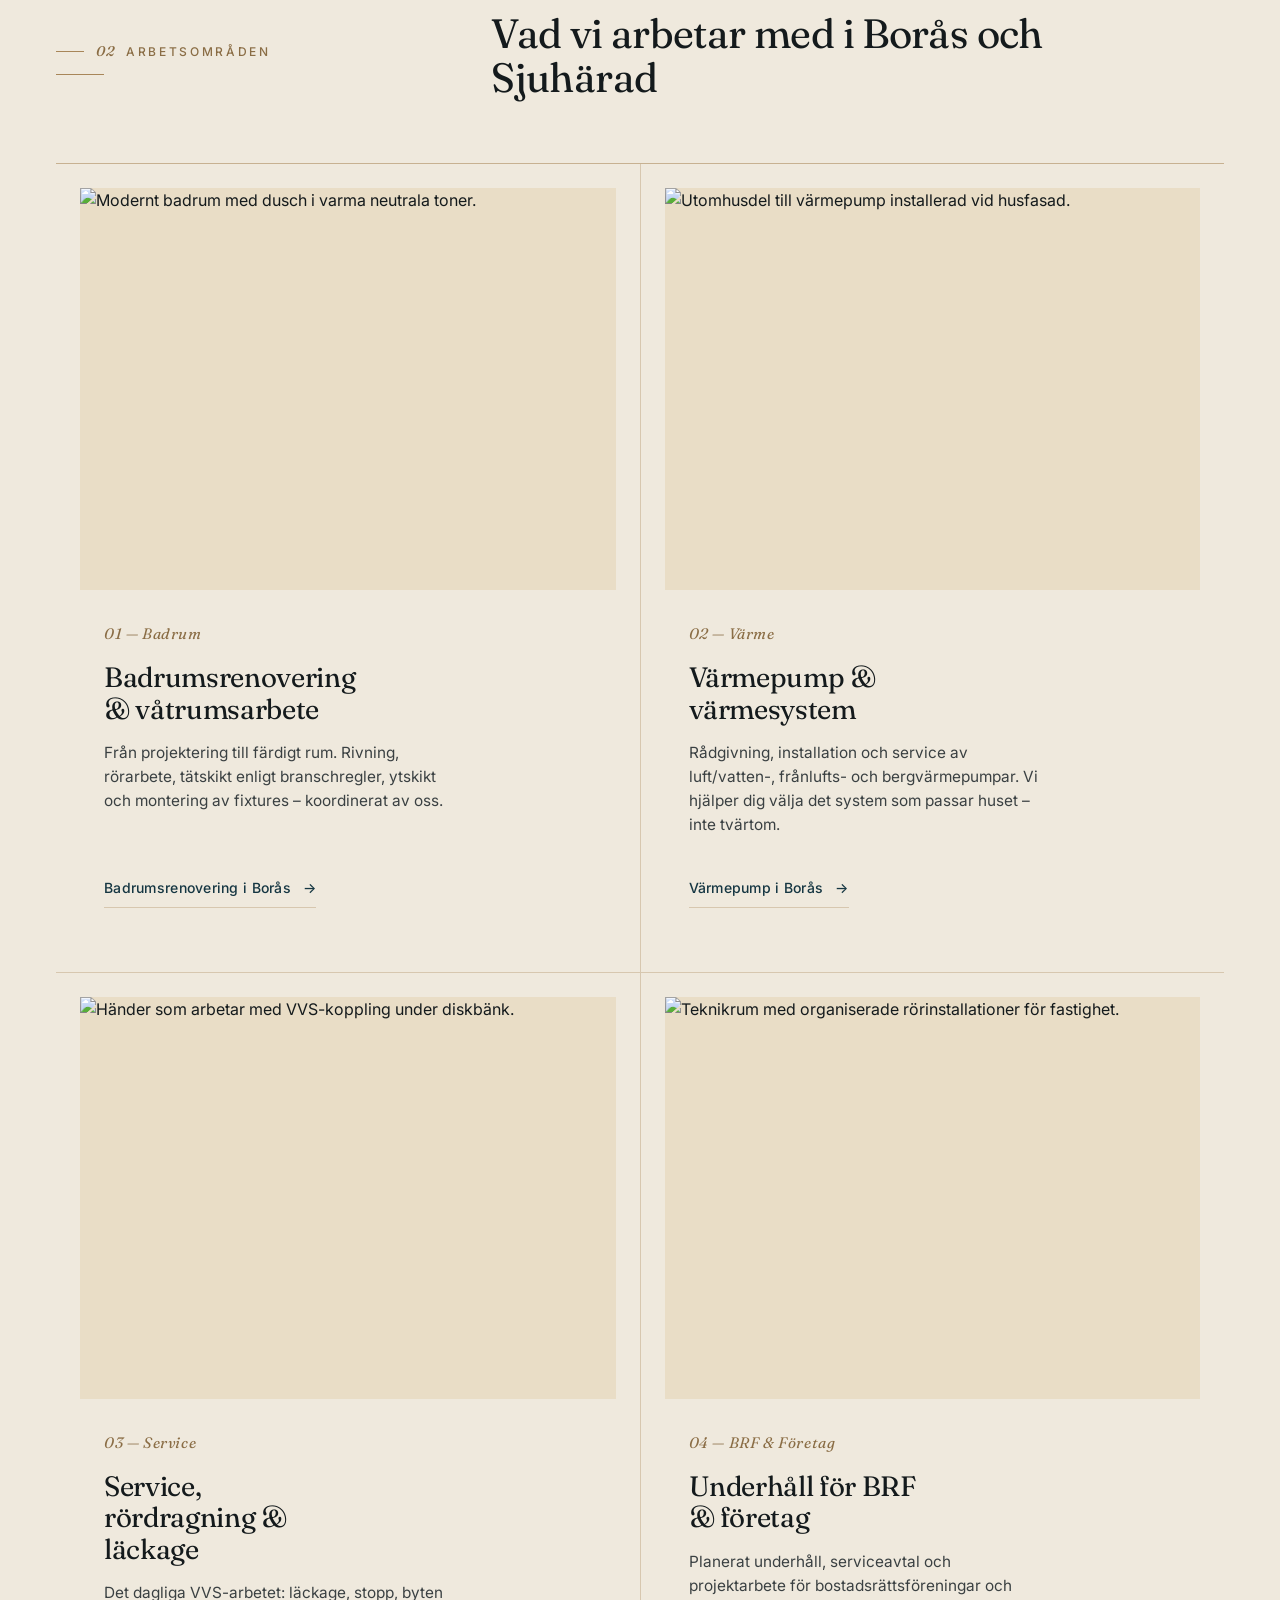
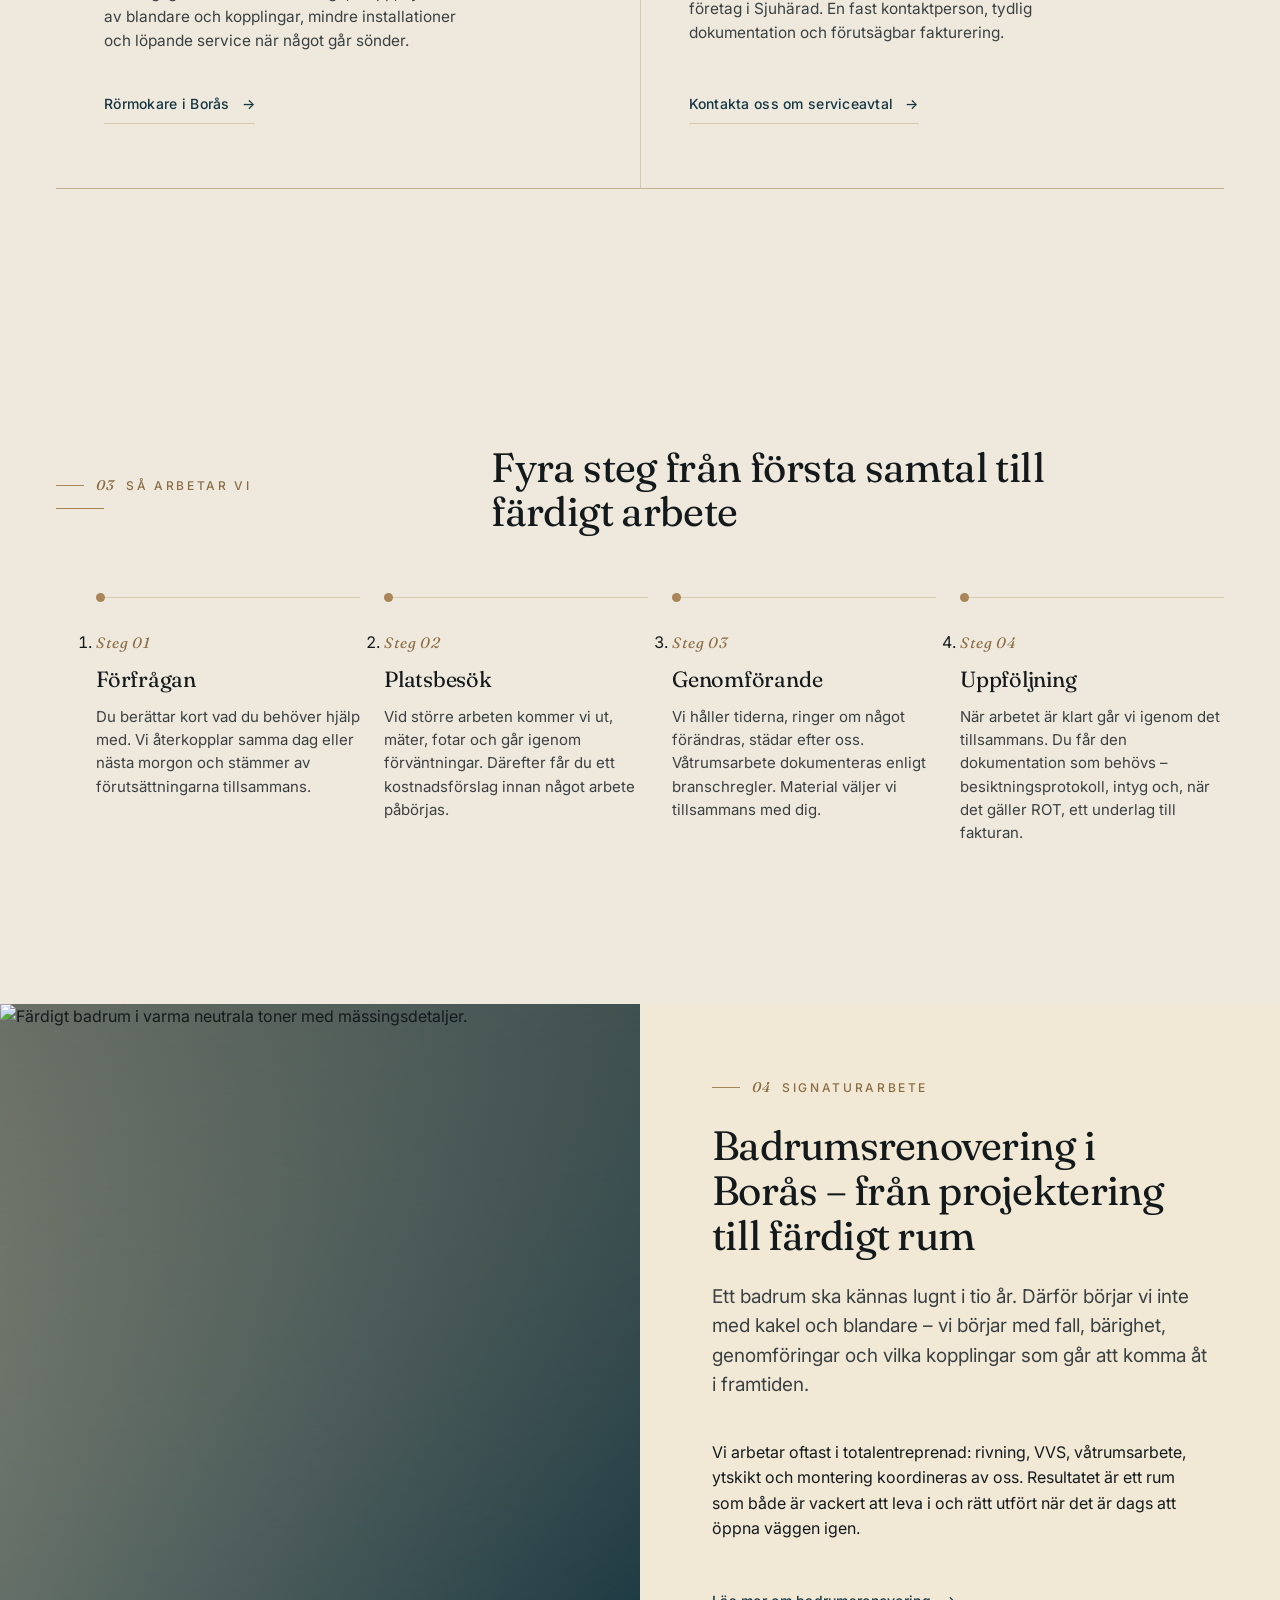
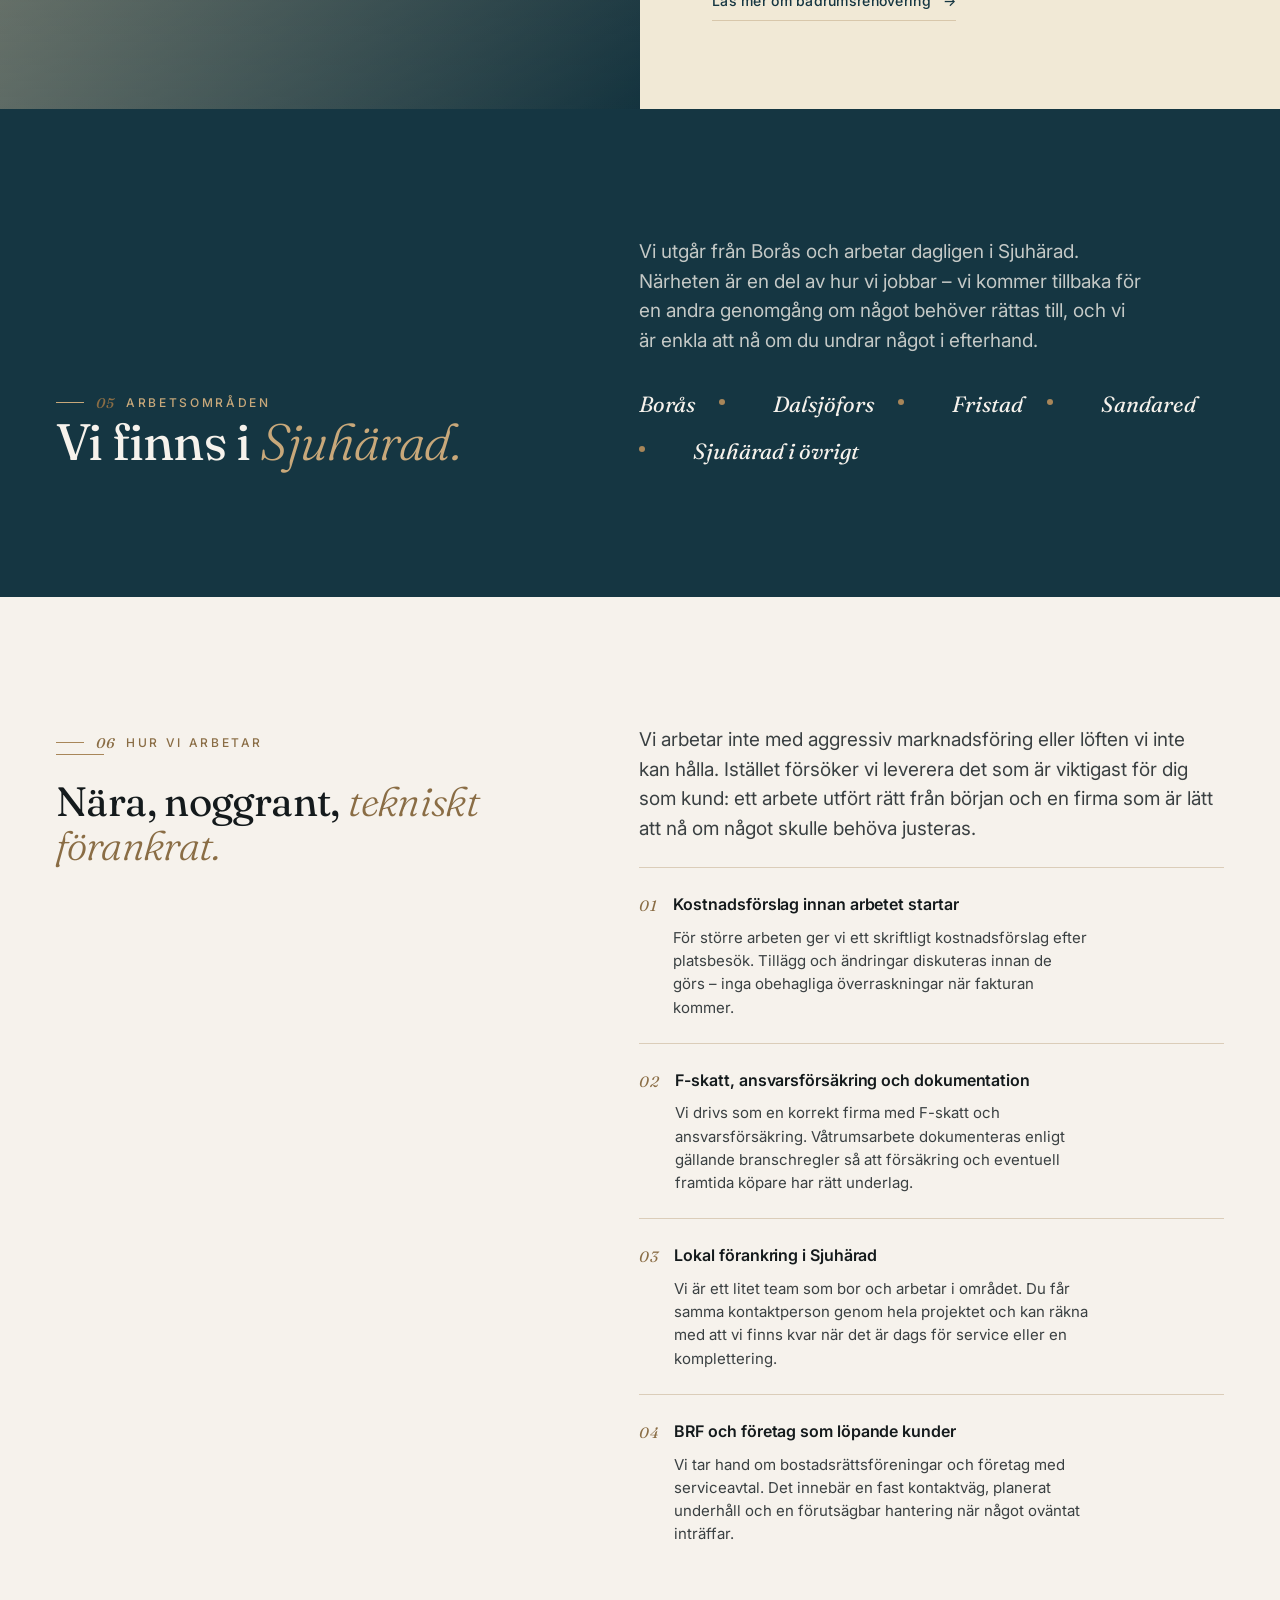
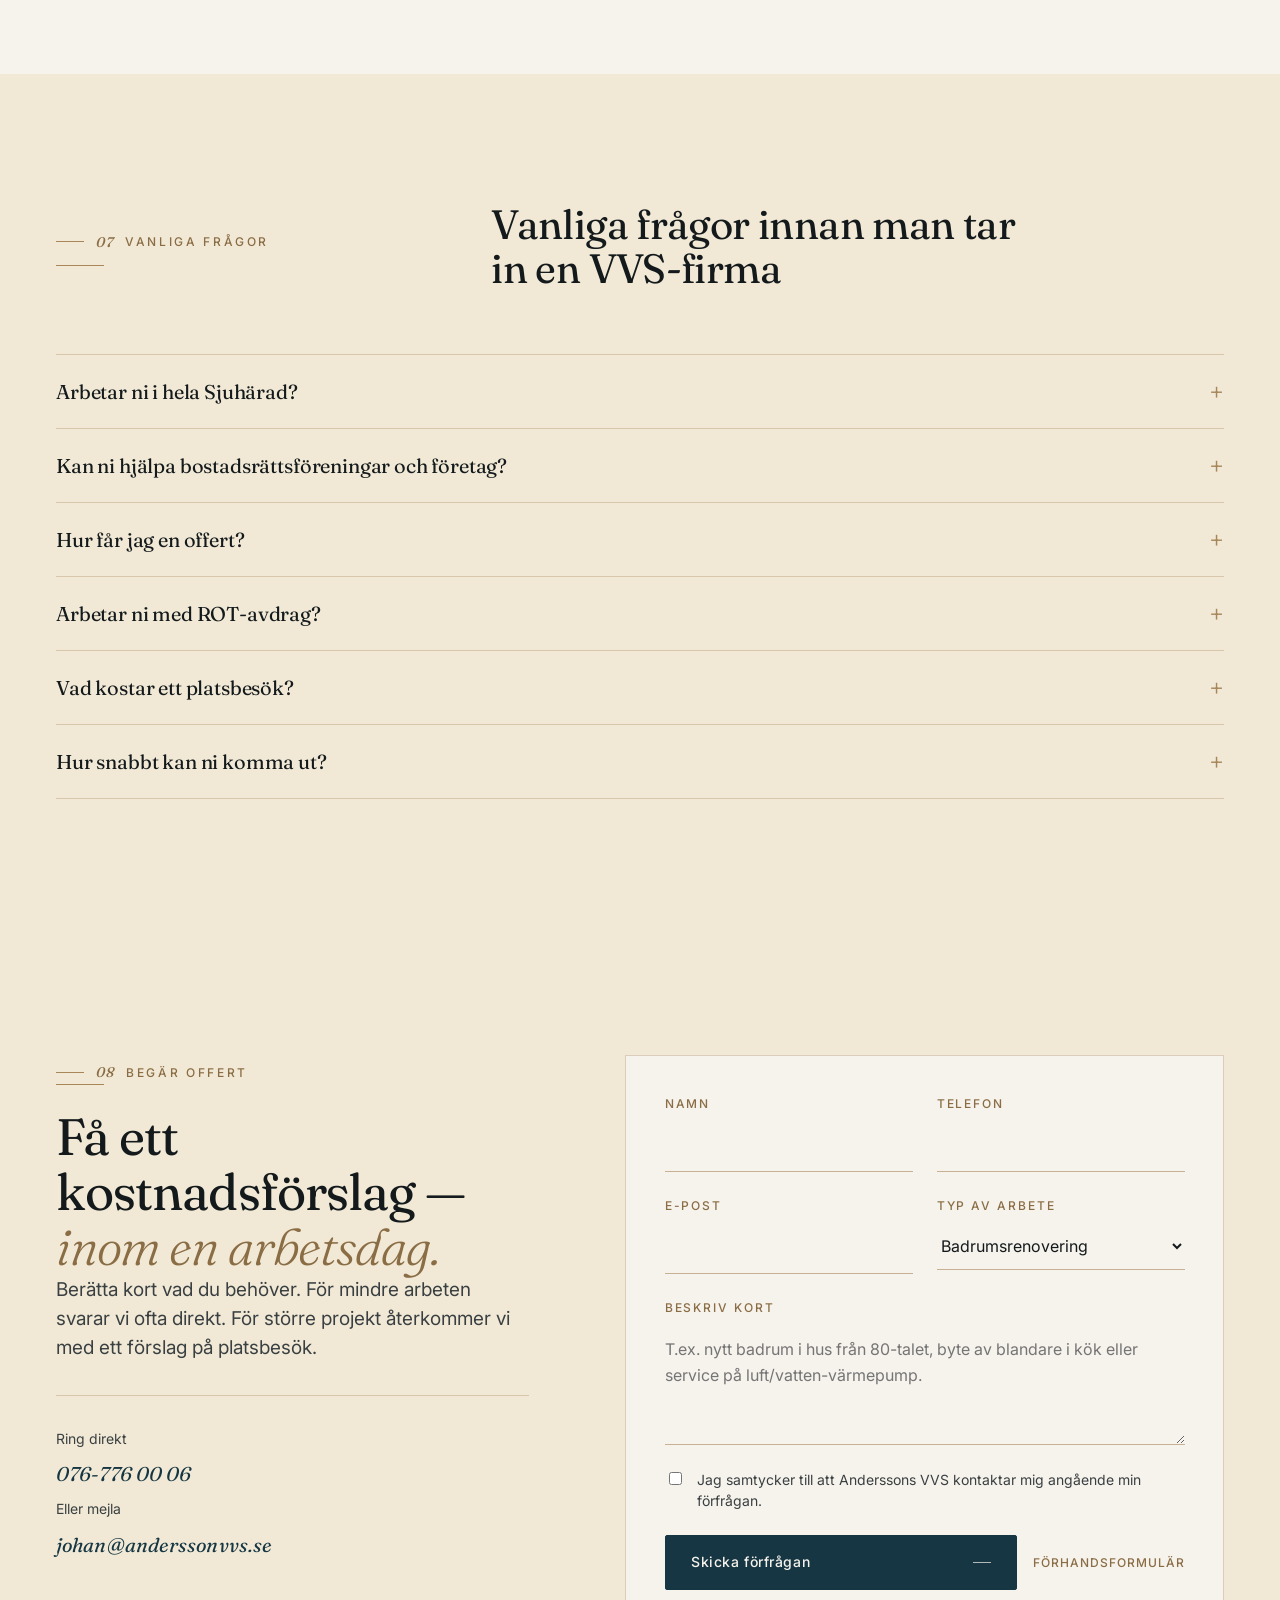
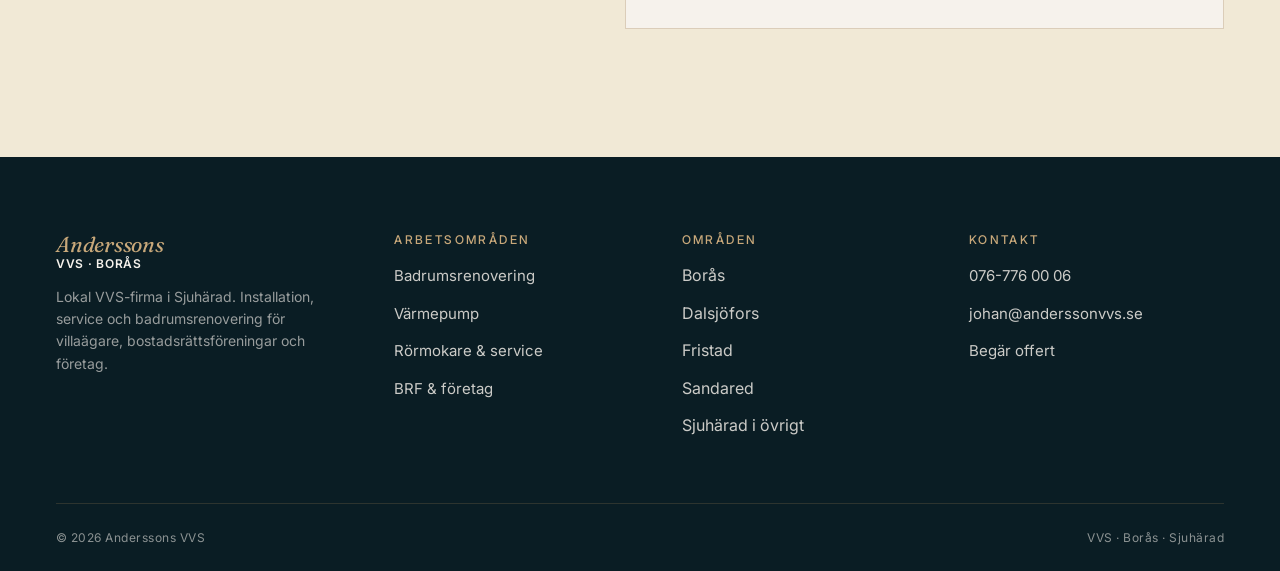
==== commit cc04d5ba: "Update header styles across multiple HTML files and remove unused image" ====
--- a/index.html
+++ b/index.html
@@ -108,7 +108,7 @@
   <a href="#main" class="skip-link">Hoppa till innehåll</a>
 
   <!-- Header -->
-  <header class="site-header" id="siteHeader">
+  <header class="site-header site-header--on-light" id="siteHeader">
     <div class="wrap">
       <div class="nav">
         <a href="index.html" class="brand" aria-label="Anderssons VVS – hem">
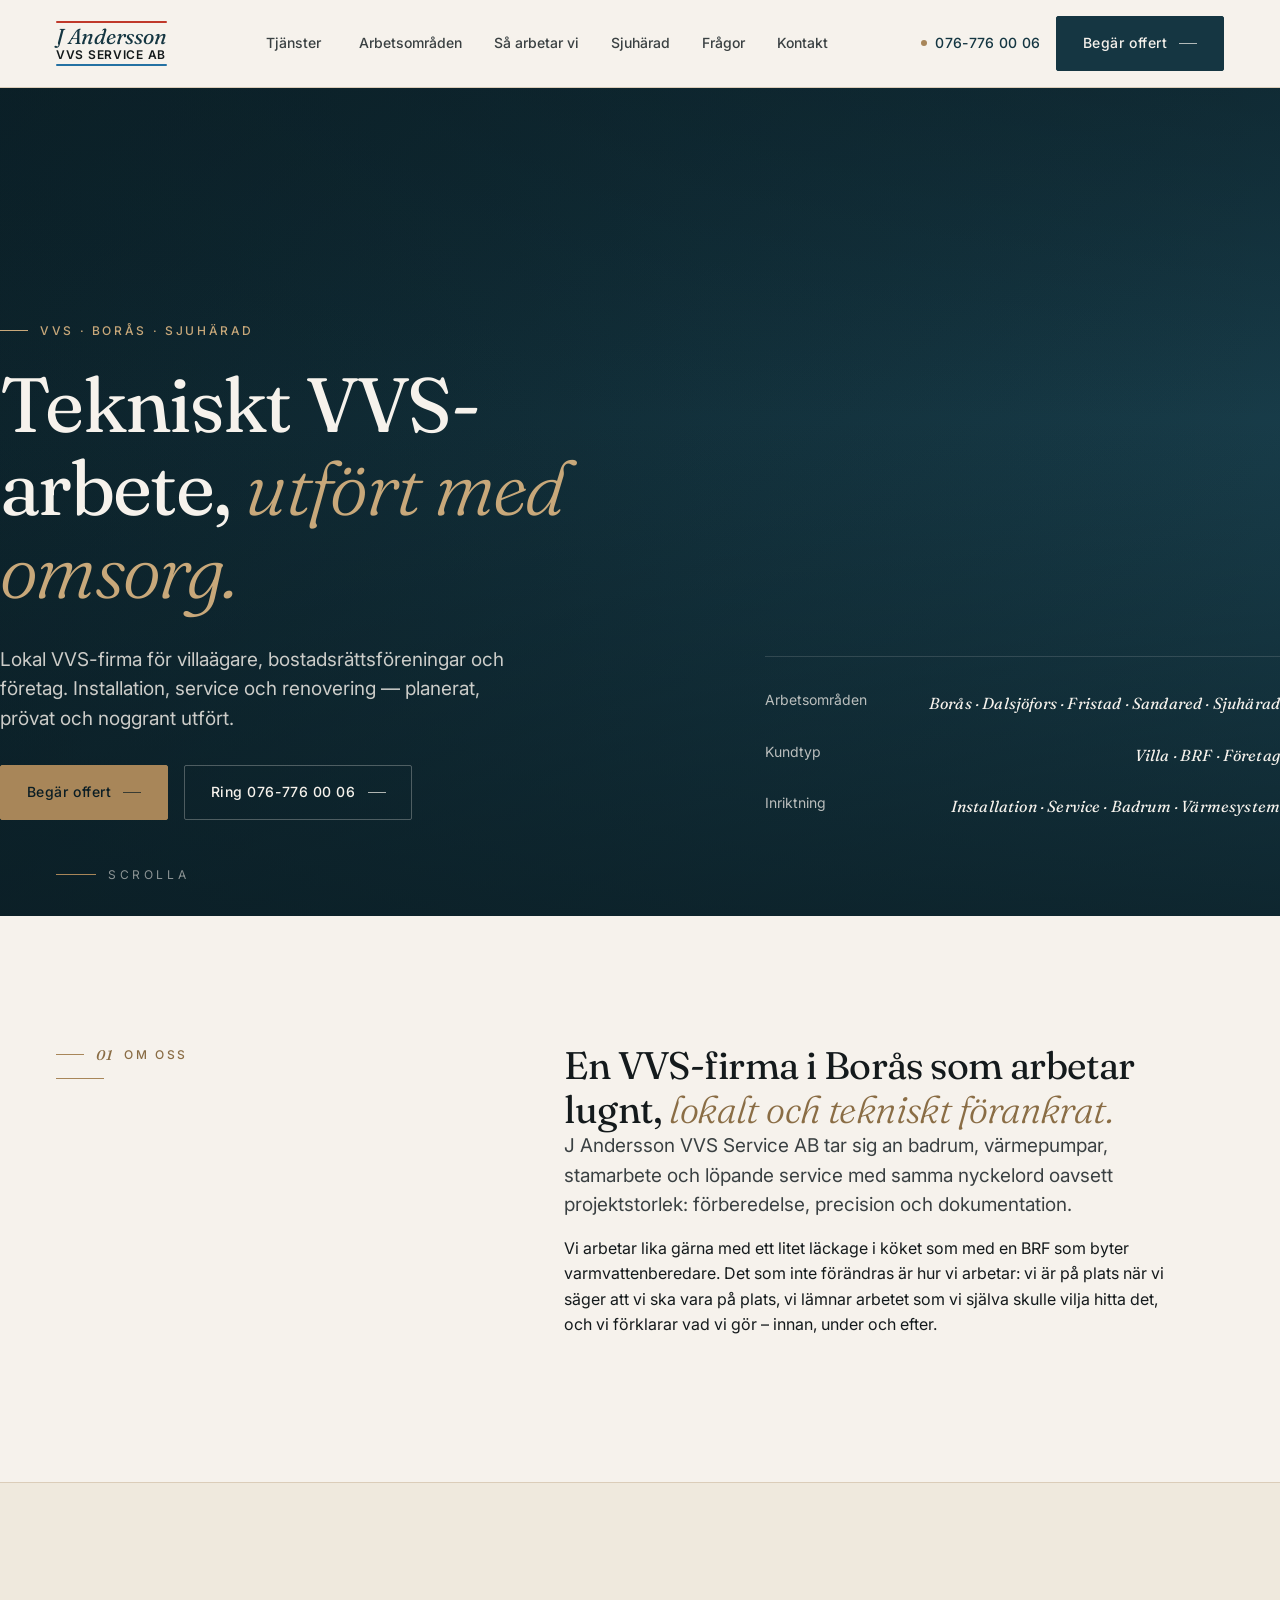
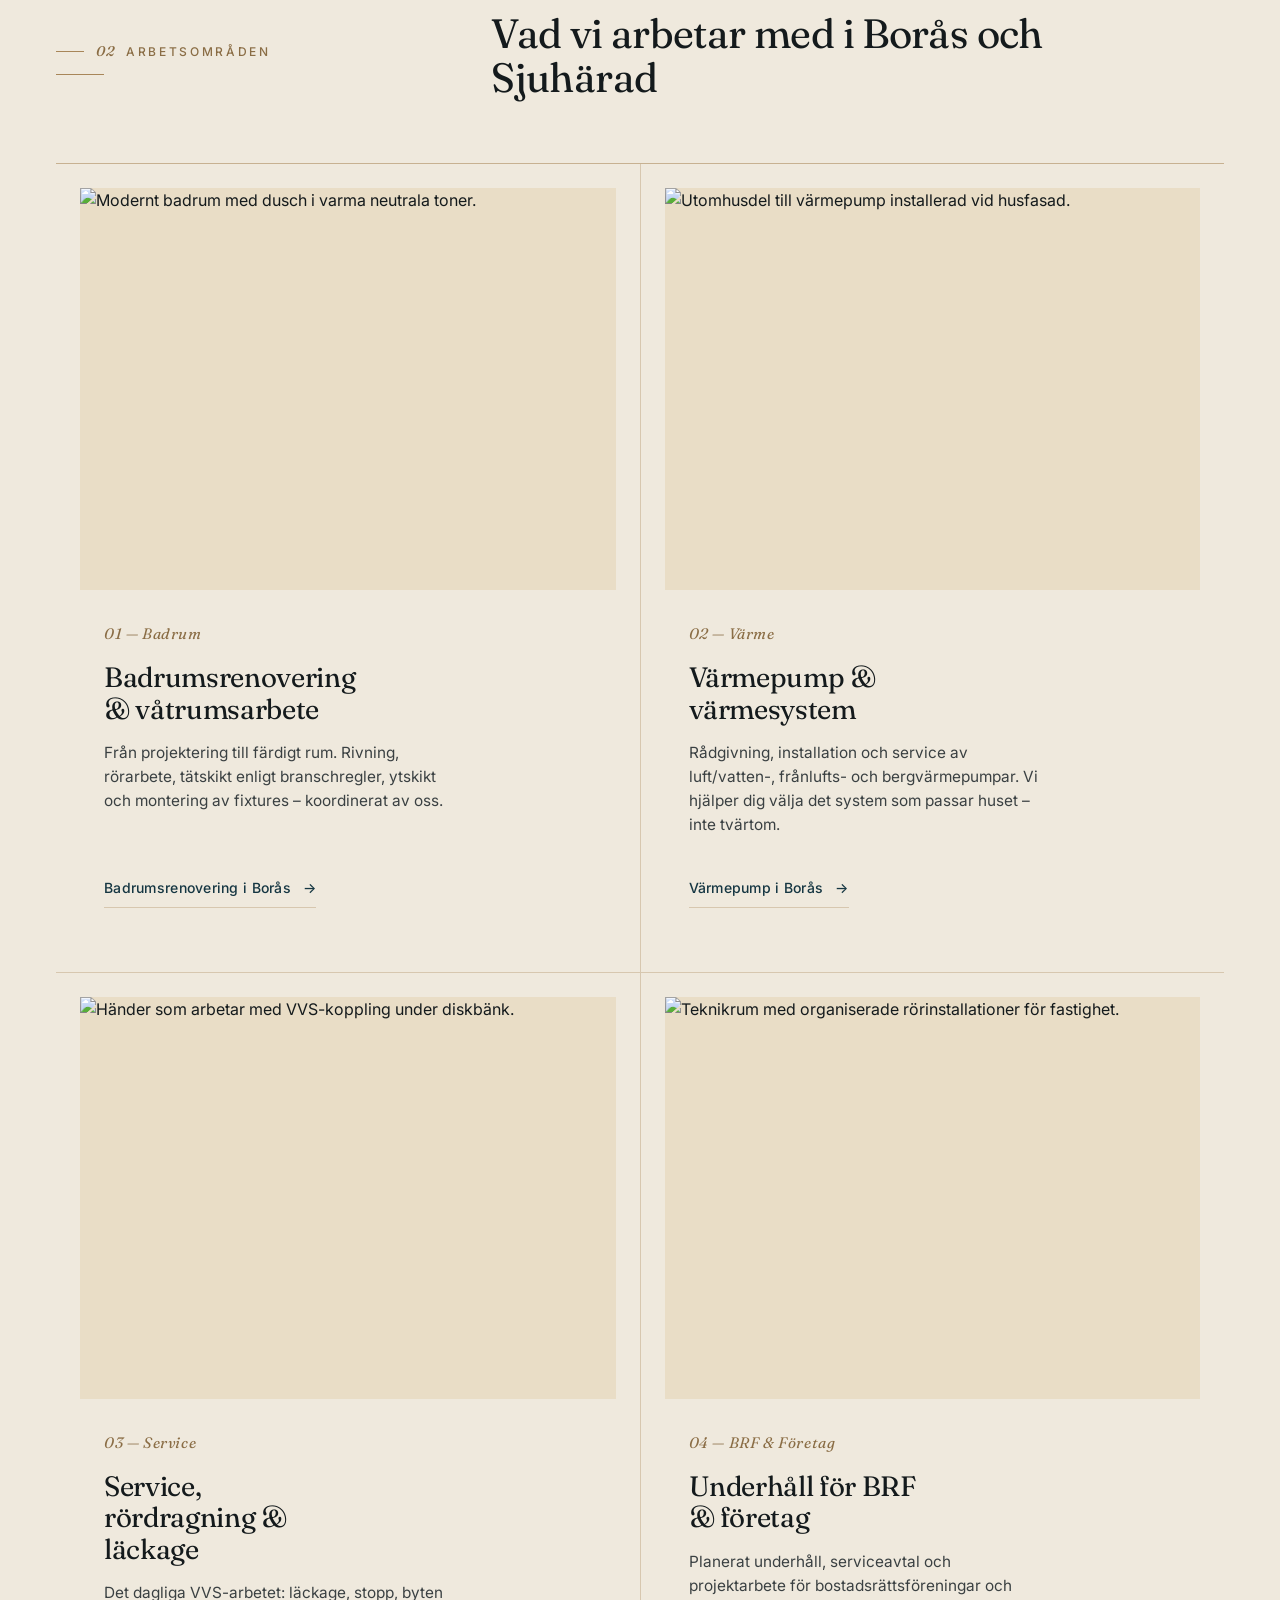
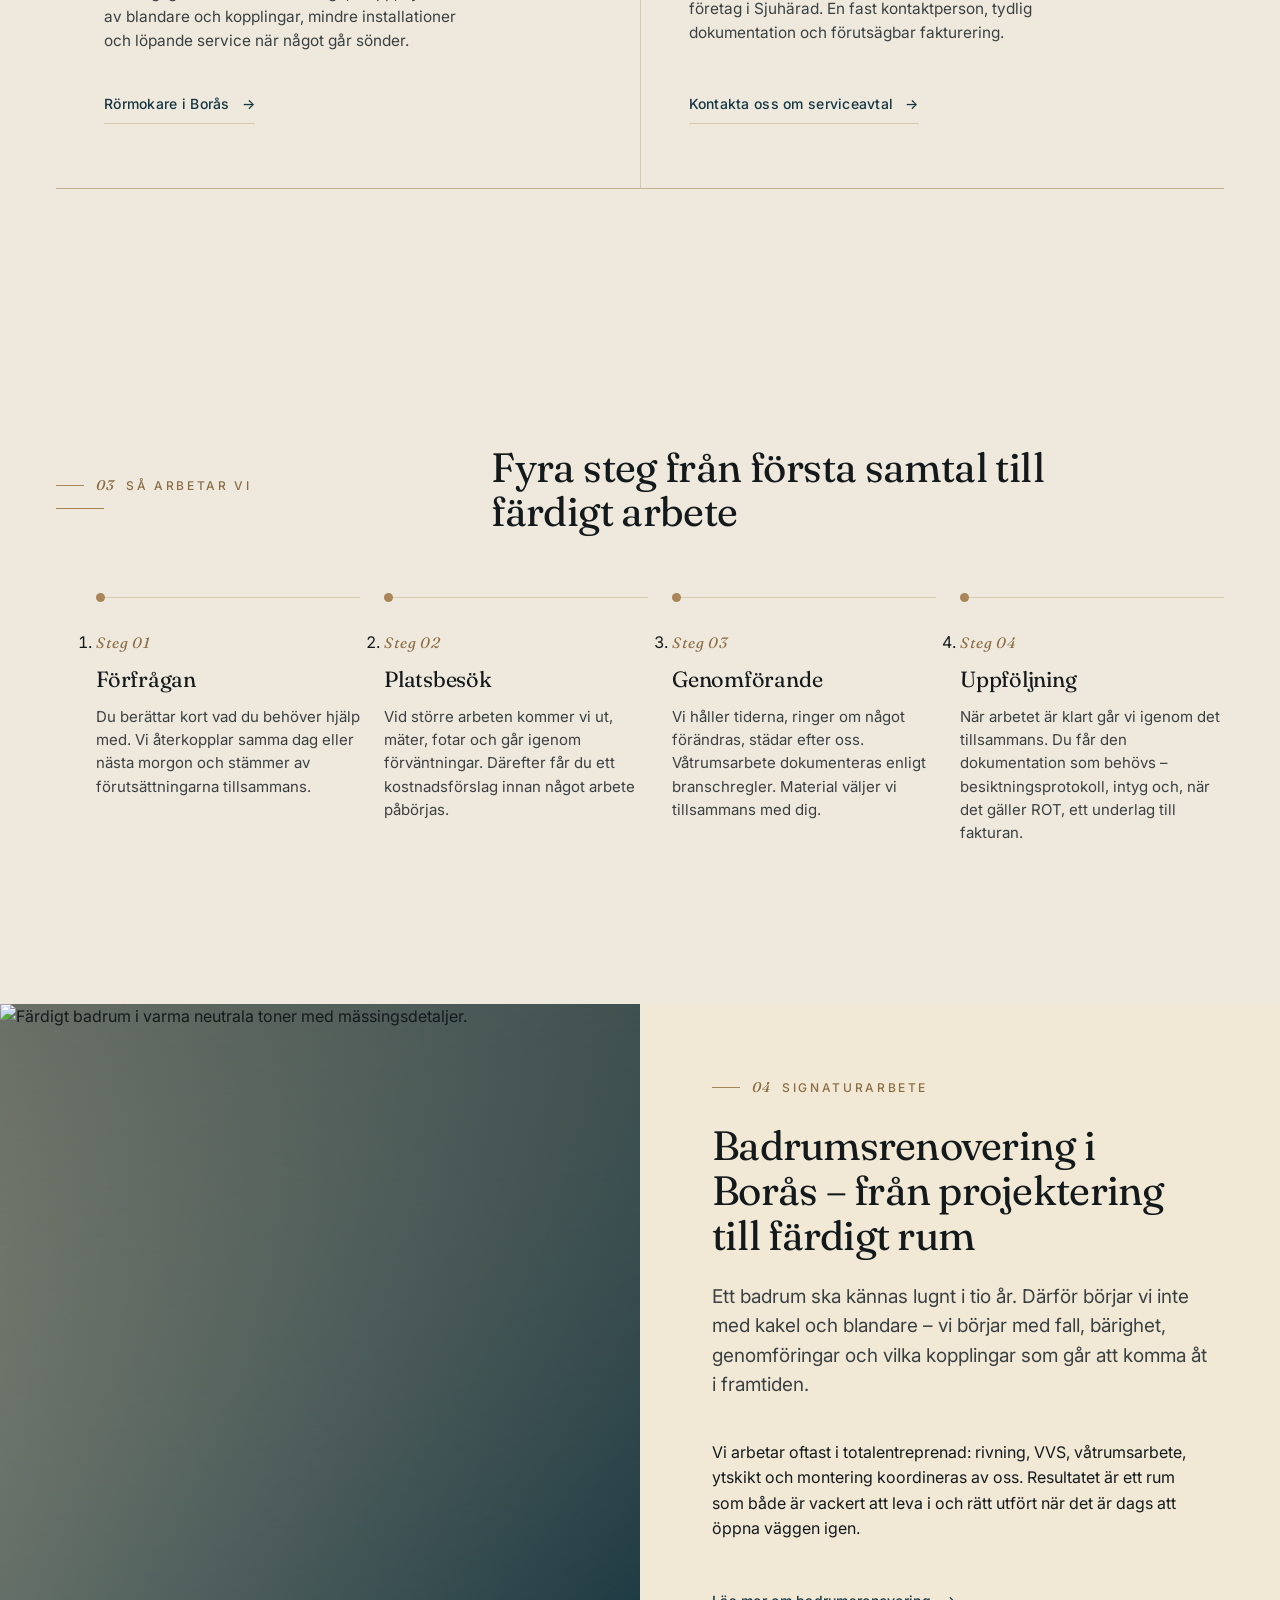
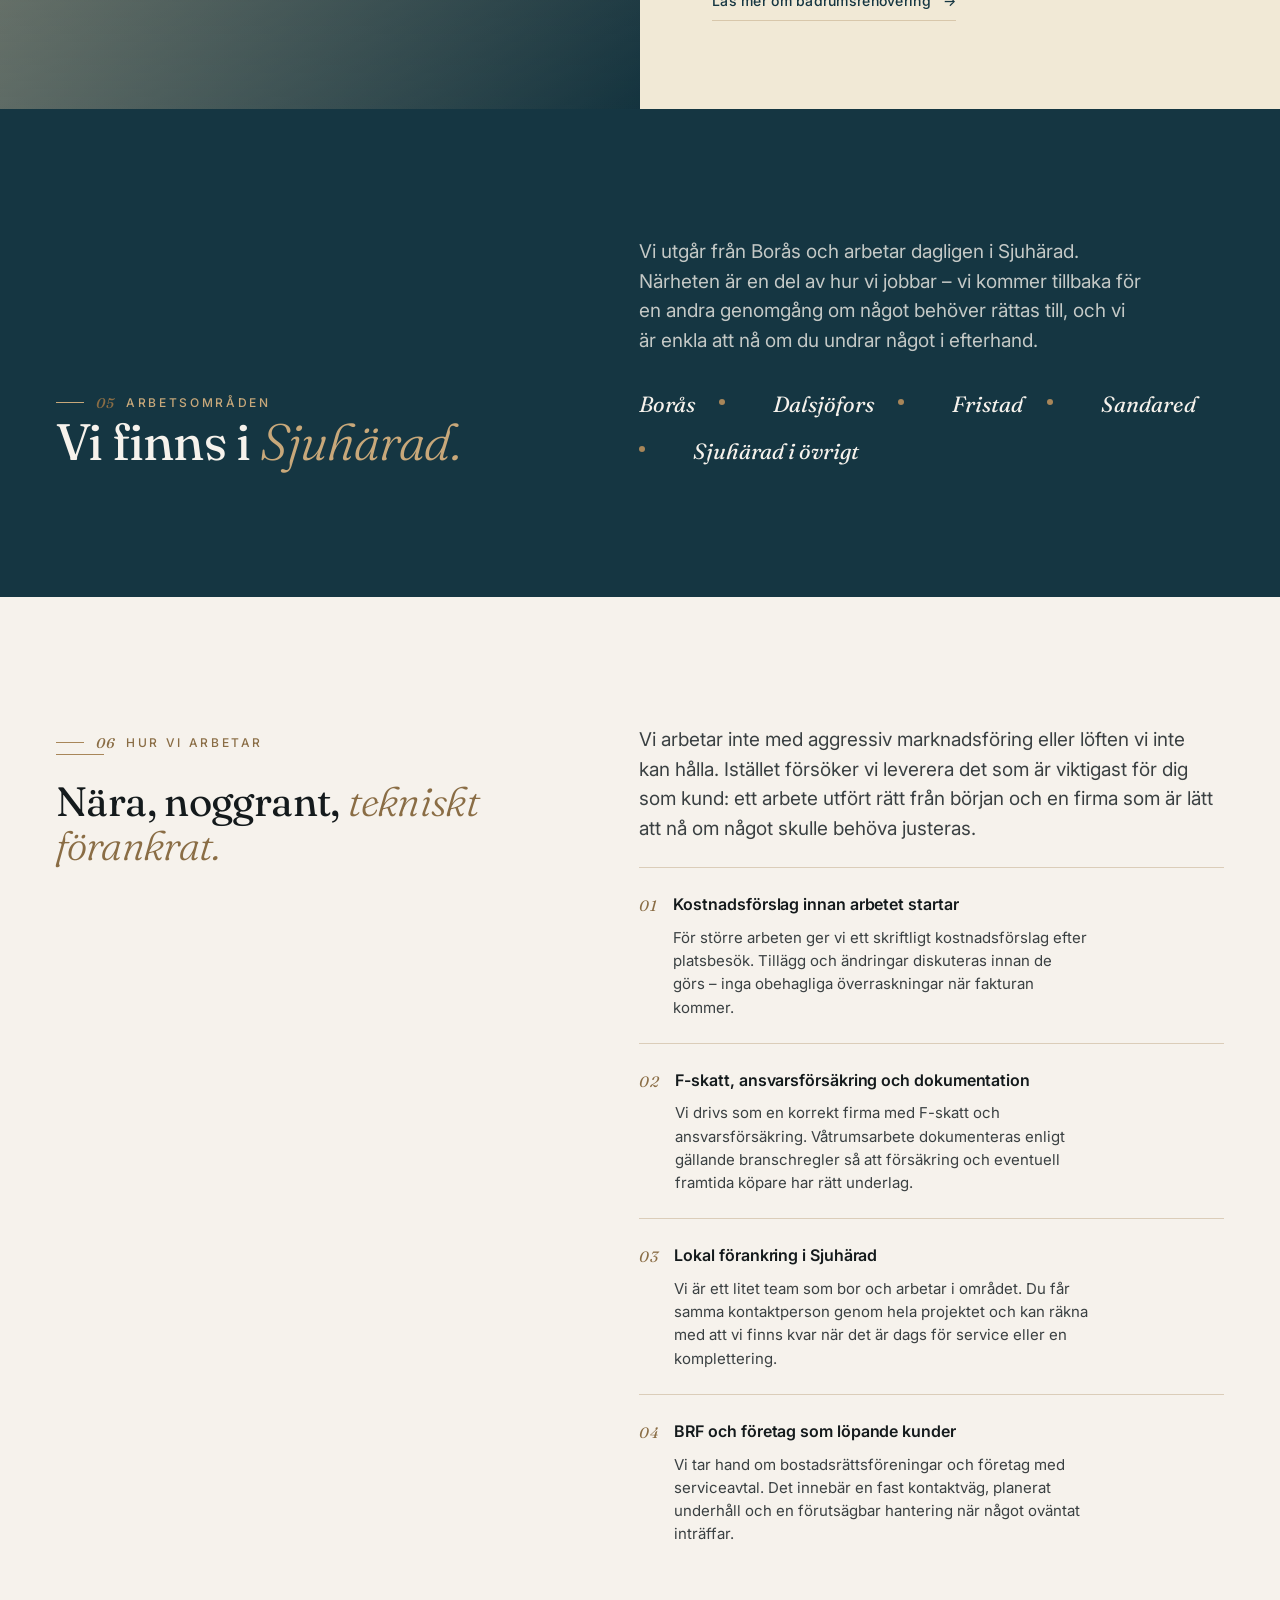
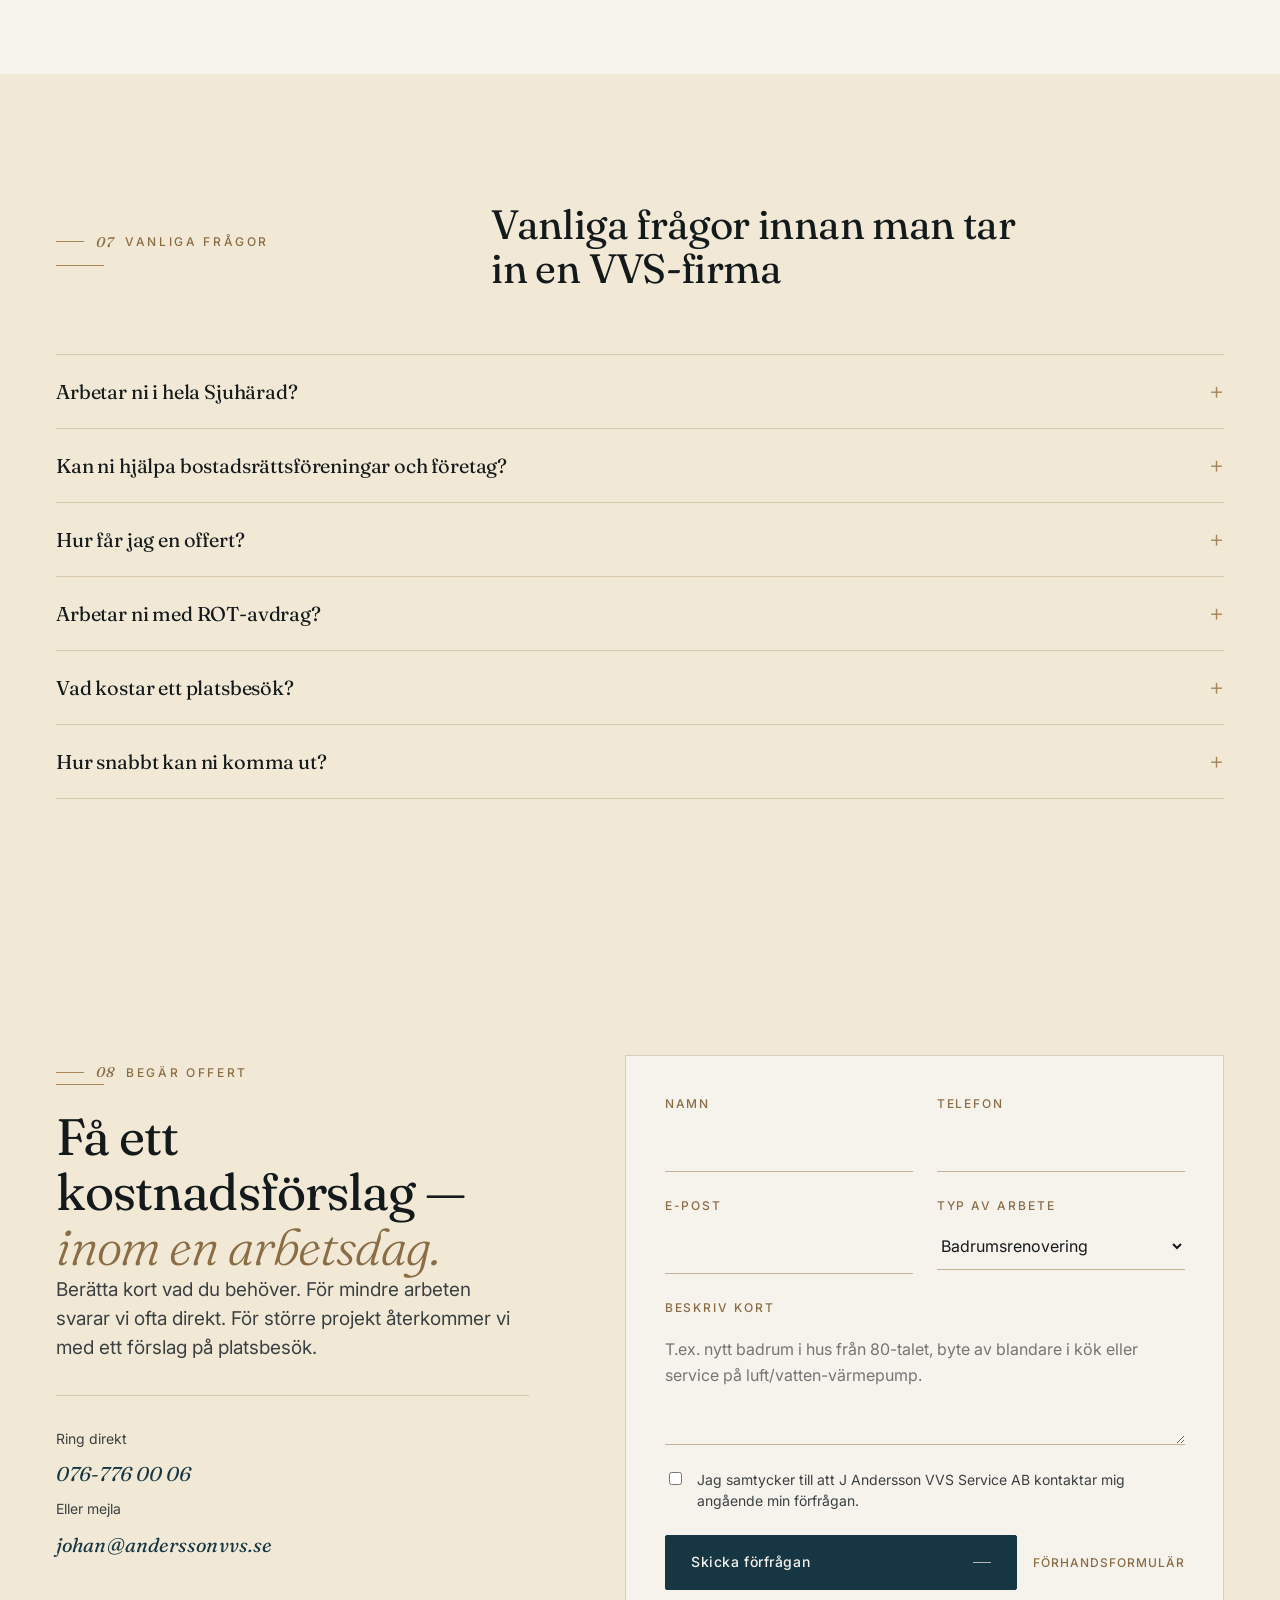
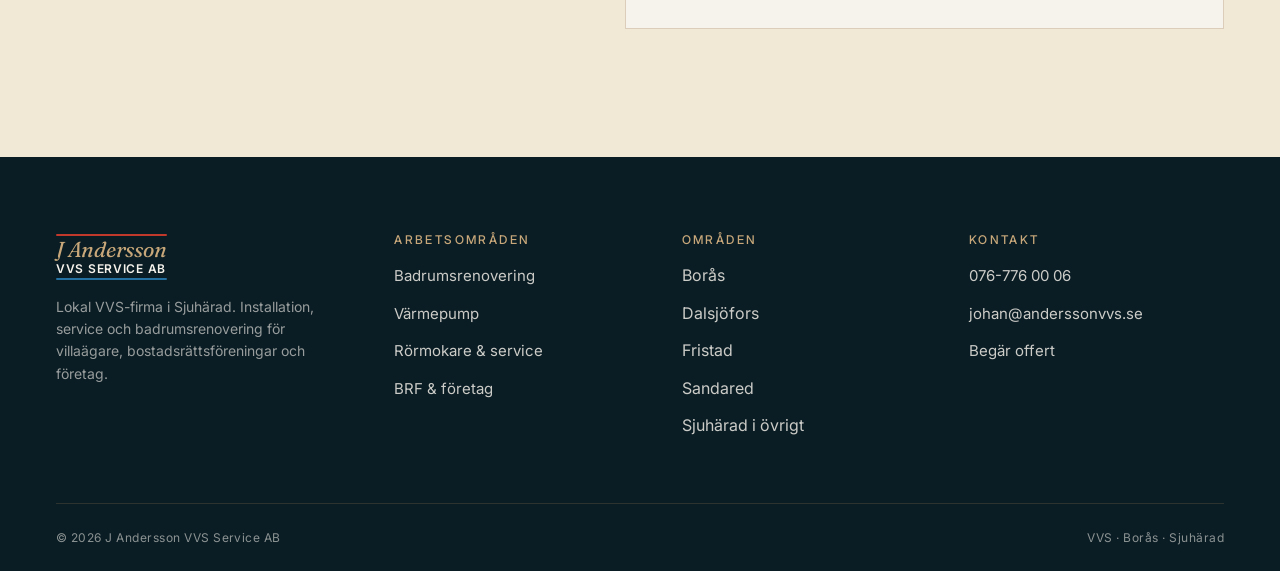
==== commit c5454863: "Update company name to "J Andersson VVS Service AB" across multiple HTML files and styles" ====
--- a/index.html
+++ b/index.html
@@ -3,7 +3,7 @@
 <head>
   <meta charset="utf-8" />
   <meta name="viewport" content="width=device-width, initial-scale=1" />
-  <title>Anderssons VVS Borås – Installation &amp; service | Rörmokare i Sjuhärad</title>
+  <title>J Andersson VVS Service AB – Installation &amp; service | Rörmokare i Sjuhärad</title>
   <meta name="description" content="Lokal VVS-firma i Borås för villaägare, BRF och företag. Badrumsrenovering, värmepumpar, service och rördragning. Begär offert eller ring 076-776 00 06." />
   <meta name="robots" content="index,follow" />
   <meta name="theme-color" content="#153642" />
@@ -12,8 +12,8 @@
   <!-- Open Graph -->
   <meta property="og:type" content="website" />
   <meta property="og:locale" content="sv_SE" />
-  <meta property="og:site_name" content="Anderssons VVS" />
-  <meta property="og:title" content="Anderssons VVS Borås – Installation &amp; service" />
+  <meta property="og:site_name" content="J Andersson VVS Service AB" />
+  <meta property="og:title" content="J Andersson VVS Service AB – Installation &amp; service" />
   <meta property="og:description" content="Tekniskt VVS-arbete i Borås och Sjuhärad. Installation, service, badrumsrenovering och värmepumpar för villaägare, BRF och företag." />
   <meta property="og:url" content="https://www.anderssonvvs.se/" />
   <meta property="og:image" content="https://www.anderssonvvs.se/assets/images/og-image.jpg" />
@@ -31,7 +31,7 @@
   {
     "@context": "https://schema.org",
     "@type": "Plumber",
-    "name": "Anderssons VVS",
+    "name": "J Andersson VVS Service AB",
     "url": "https://www.anderssonvvs.se/",
     "image": "https://www.anderssonvvs.se/assets/placeholders/og-image.jpg",
     "telephone": "+46767760006",
@@ -63,7 +63,7 @@
   {
     "@context": "https://schema.org",
     "@type": "WebSite",
-    "name": "Anderssons VVS",
+    "name": "J Andersson VVS Service AB",
     "url": "https://www.anderssonvvs.se/"
   }
   </script>
@@ -111,9 +111,9 @@
   <header class="site-header site-header--on-light" id="siteHeader">
     <div class="wrap">
       <div class="nav">
-        <a href="index.html" class="brand" aria-label="Anderssons VVS – hem">
-          <strong>Anderssons</strong>
-          <span>VVS · Borås</span>
+        <a href="index.html" class="brand" aria-label="J Andersson VVS Service AB – hem">
+          <strong>J Andersson</strong>
+          <span>VVS Service AB</span>
         </a>
         <nav class="nav-links" aria-label="Huvudmeny">
           <div class="nav-dropdown">
@@ -236,7 +236,7 @@
         <div>
           <h2 class="statement__title" id="statementTitle">En VVS-firma i Borås som arbetar lugnt, <em>lokalt och teknisk­t förankrat.</em></h2>
           <div class="statement__body">
-            <p class="lede">Anderssons VVS tar sig an badrum, värmepumpar, stamarbete och löpande service med samma nyckelord oavsett projektstorlek: förberedelse, precision och dokumentation.</p>
+            <p class="lede">J Andersson VVS Service AB tar sig an badrum, värmepumpar, stamarbete och löpande service med samma nyckelord oavsett projektstorlek: förberedelse, precision och dokumentation.</p>
             <p>Vi arbetar lika gärna med ett litet läckage i köket som med en BRF som byter varmvattenberedare. Det som inte förändras är hur vi arbetar: vi är på plats när vi säger att vi ska vara på plats, vi lämnar arbetet som vi själva skulle vilja hitta det, och vi förklarar vad vi gör – innan, under och efter.</p>
           </div>
         </div>
@@ -541,7 +541,7 @@
 
             <label class="form__consent">
               <input type="checkbox" required />
-              <span>Jag samtycker till att Anderssons VVS kontaktar mig angående min förfrågan.</span>
+              <span>Jag samtycker till att J Andersson VVS Service AB kontaktar mig angående min förfrågan.</span>
             </label>
 
             <div class="form__foot">
@@ -564,8 +564,8 @@
       <div class="footer-grid">
         <div class="footer__brand">
           <a href="index.html" class="brand">
-            <strong>Anderssons</strong>
-            <span>VVS · Borås</span>
+            <strong>J Andersson</strong>
+            <span>VVS Service AB</span>
           </a>
           <p>Lokal VVS-firma i Sjuhärad. Installation, service och badrumsrenovering för villaägare, bostadsrättsföreningar och företag.</p>
         </div>
@@ -598,7 +598,7 @@
         </div>
       </div>
       <div class="footer__meta">
-        <span>© <span id="year">2026</span> Anderssons VVS</span>
+        <span>© <span id="year">2026</span> J Andersson VVS Service AB</span>
         <span>VVS · Borås · Sjuhärad</span>
       </div>
     </div>
--- a/styles.css
+++ b/styles.css
@@ -1,5 +1,5 @@
 /* =========================================================
-   Anderssons VVS — Editorial Precision stylesheet
+   J Andersson VVS Service AB — Editorial Precision stylesheet
    Design family: Trade Showcase (Editorial Precision variant)
    ========================================================= */
 
@@ -305,6 +305,27 @@
   font-weight: 600;
   text-transform: uppercase;
   color: var(--ink);
+  position: relative;
+  padding-block: 5px;
+}
+
+/* Red line above, blue line below — logo accent */
+.brand::before,
+.brand::after {
+  content: "";
+  position: absolute;
+  left: 0;
+  right: 0;
+  height: 2px;
+  border-radius: 1px;
+}
+.brand::before {
+  top: 0;
+  background: #c0392b;
+}
+.brand::after {
+  bottom: 0;
+  background: #2471a3;
 }
 
 .brand strong {
